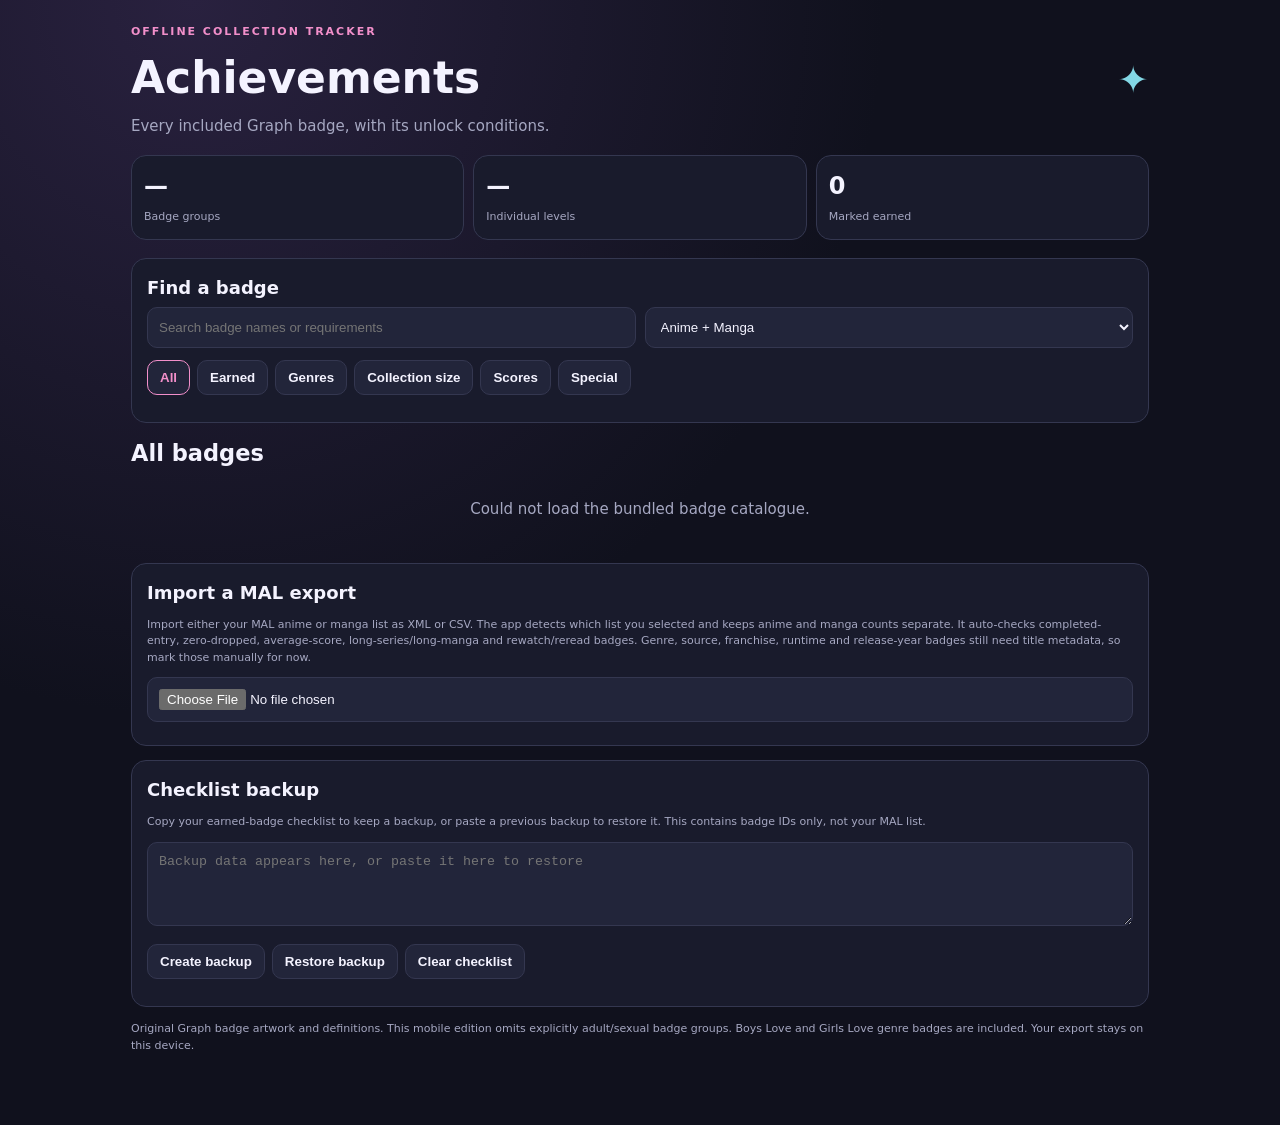
==== android/app/src/main/assets/index.html @ 263647f4 "Use one consistent badge unlock instruction label" ====
<!doctype html>
<html lang="en"><head><meta charset="utf-8"><meta name="viewport" content="width=device-width,initial-scale=1,viewport-fit=cover"><meta name="theme-color" content="#10111d"><title>Graph Achievements</title>
<style>
:root{color-scheme:dark;--bg:#10111d;--panel:#191b2c;--panel2:#22253a;--line:#343750;--text:#f4f3ff;--muted:#a6a8c2;--pink:#f28fca;--cyan:#83d8e5}
*{box-sizing:border-box}body{margin:0;background:radial-gradient(ellipse at 15% 0,#29213f 0,transparent 45%),var(--bg);color:var(--text);font:15px/1.5 system-ui,sans-serif}.wrap{max-width:1050px;margin:auto;padding:24px 16px 60px}.eyebrow{color:var(--pink);font-size:11px;letter-spacing:.18em;font-weight:800}.head{display:flex;align-items:center;justify-content:space-between}.head h1{font-size:clamp(30px,7vw,44px);margin:4px 0}.sub,.muted,.small{color:var(--muted)}.mark{font-size:38px;color:var(--cyan)}.stats{display:grid;grid-template-columns:repeat(3,1fr);gap:9px;margin:18px 0}.stat,.panel,.card{background:var(--panel);border:1px solid var(--line);border-radius:15px}.stat{padding:12px}.num{font-size:24px;font-weight:800;display:block}.stat span:last-child{font-size:11px;color:var(--muted)}.panel{padding:15px;margin:14px 0}.panel h2{margin:0 0 6px;font-size:18px}.controls{display:grid;grid-template-columns:1fr 1fr;gap:9px}.controls input,.controls select,input[type=file]{width:100%;background:var(--panel2);border:1px solid var(--line);border-radius:10px;color:var(--text);padding:11px;min-width:0}.filters{display:flex;gap:7px;overflow:auto;margin:12px 0}.filters button,button{background:var(--panel2);border:1px solid var(--line);border-radius:10px;padding:9px 12px;color:var(--text);font-weight:700}.filters button.active{border-color:var(--pink);color:var(--pink)}.grid{display:grid;grid-template-columns:repeat(auto-fit,minmax(260px,1fr));gap:11px}.card{padding:13px}.top{display:flex;align-items:center;gap:11px}.badge{width:62px;height:62px;object-fit:contain;background:#111322;border-radius:12px}.level{font-size:10px;letter-spacing:.1em;color:var(--cyan)}h3{font-size:16px;margin:3px 0}.desc{color:var(--muted);font-size:13px;margin:10px 0}.how{font-size:13px;margin:9px 0;padding:9px;background:#22243a;border-radius:9px}.threshold{display:inline-block;color:var(--cyan);font-size:12px;margin-top:6px}.toolbar{display:flex;align-items:center;justify-content:space-between;gap:8px;flex-wrap:wrap}.toolbar h2{margin:0}.result{color:var(--cyan);font-size:13px;margin-top:8px;white-space:pre-wrap}.empty{padding:28px;text-align:center;color:var(--muted)}.small{font-size:11px}@media(max-width:520px){.stats{grid-template-columns:repeat(3,1fr)}.controls{grid-template-columns:1fr}.wrap{padding:18px 12px 50px}}
</style></head><body><main class="wrap">
<header class="head"><div><div class="eyebrow">OFFLINE COLLECTION TRACKER</div><h1>Achievements</h1><div class="sub">Every included Graph badge, with its unlock conditions.</div></div><div class="mark">✦</div></header>
<section class="stats"><div class="stat"><span class="num" id="groups">—</span><span>Badge groups</span></div><div class="stat"><span class="num" id="badges">—</span><span>Individual levels</span></div><div class="stat"><span class="num" id="earned">0</span><span>Marked earned</span></div></section>
<section class="panel"><h2>Find a badge</h2><div class="controls"><input id="search" type="search" placeholder="Search badge names or requirements"><select id="media"><option value="all">Anime + Manga</option><option value="anime">Anime only</option><option value="manga">Manga only</option></select></div><div class="filters"><button class="active" data-kind="all">All</button><button data-kind="earned">Earned</button><button data-kind="genre-title">Genres</button><button data-kind="finished">Collection size</button><button data-kind="score">Scores</button><button data-kind="special">Special</button></div></section>
<section class="toolbar"><h2 id="heading">All badges</h2><span class="small" id="shown"></span></section><section class="grid" id="cards"><div class="empty">Loading the badge catalogue…</div></section>
<section class="panel"><h2>Import a MAL export</h2><p class="small">Import either your MAL anime or manga list as XML or CSV. The app detects which list you selected and keeps anime and manga counts separate. It auto-checks completed-entry, zero-dropped, average-score, long-series/long-manga and rewatch/reread badges. Genre, source, franchise, runtime and release-year badges still need title metadata, so mark those manually for now.</p><input id="malFile" type="file" accept=".xml,.csv,text/xml,text/csv"><div class="result" id="importResult" role="status"></div></section>
<section class="panel"><h2>Checklist backup</h2><p class="small">Copy your earned-badge checklist to keep a backup, or paste a previous backup to restore it. This contains badge IDs only, not your MAL list.</p><textarea id="backupData" rows="4" aria-label="Checklist backup data" placeholder="Backup data appears here, or paste it here to restore" style="width:100%;background:var(--panel2);border:1px solid var(--line);border-radius:10px;color:var(--text);padding:11px;resize:vertical"></textarea><div class="filters"><button id="makeBackup" type="button">Create backup</button><button id="restoreBackup" type="button">Restore backup</button><button id="clearEarned" type="button">Clear checklist</button></div><div class="result" id="backupResult" role="status" aria-live="polite"></div></section>
<p class="small">Original Graph badge artwork and definitions. This mobile edition omits explicitly adult/sexual badge groups. Boys Love and Girls Love genre badges are included. Your export stays on this device.</p>
</main><script src="catalog.js"></script><script>
let catalog=window.GRAPH_CATALOG||null,kind="all";let earned=new Set();try{earned=new Set(JSON.parse(localStorage.getItem("graph-earned-badges")||"[]"))}catch(e){}
const $=s=>document.querySelector(s);
function classify(g){if(g.requirementType==="genre-title")return"genre-title";if(g.requirementType==="finished")return"finished";if(g.requirementType==="score")return"score";return"special"}
function render(){if(!catalog)return;const q=$("#search").value.toLowerCase(),m=$("#media").value;let groups=catalog.groups.filter(g=>(m==="all"||g.media===m)&&(kind==="all"||(kind==="earned"?g.achievements.some(a=>earned.has(a.id)):classify(g)===kind))&&((g.name+" "+g.howToEarn+" "+g.achievements.map(a=>a.title+" "+a.description+" "+a.threshold).join(" ")).toLowerCase().includes(q)));$("#heading").textContent=kind==="all"?"All badges":kind==="genre-title"?"Genre badges":kind==="finished"?"Collection milestones":kind==="score"?"Score milestones":"Special badges";let total=groups.reduce((n,g)=>n+g.achievements.length,0);$("#shown").textContent=groups.length+" groups · "+total+" levels";$("#cards").innerHTML=groups.length?groups.map(g=>'<article class="card"><div class="top"><div><div class="level">'+g.media.toUpperCase()+' · '+g.achievements.length+' LEVELS</div><h3>'+esc(g.name)+'</h3></div></div>'+g.achievements.map(a=>'<div class="top" style="margin-top:12px">'+(a.image?'<img class="badge" loading="lazy" src="achievement/'+encodeURIComponent(a.image)+'" alt="">':'')+'<div><div class="level">'+esc(a.level)+'</div><h3>'+esc(a.title)+'</h3><span class="threshold">Target: '+esc(a.thresholdLabel||a.threshold)+'</span></div></div><div class="how"><b>How to unlock this level:</b> '+esc(a.howToEarn||g.howToEarn)+'</div><p class="desc">'+esc(a.description)+'</p><button data-badge="'+esc(a.id)+'">'+(earned.has(a.id)?"✓ Earned — tap to undo":"＋ Mark as earned")+'</button>').join("")+'</article>').join(""):'<div class="empty">No badges match that search.</div>'}
function esc(v){return String(v??"").replace(/[&<>"']/g,c=>({"&":"&amp;","<":"&lt;",">":"&gt;",'"':"&quot;","'":"&#39;"}[c]))}
if(catalog){const n=catalog.groups.reduce((s,g)=>s+g.achievements.length,0);$("#groups").textContent=catalog.groups.length;$("#badges").textContent=n;$("#earned").textContent=earned.size;render()}else{$("#cards").innerHTML='<div class="empty">Could not load the bundled badge catalogue.</div>'}
$("#cards").addEventListener("click",e=>{const b=e.target.closest("[data-badge]");if(!b)return;const id=b.dataset.badge;if(earned.has(id))earned.delete(id);else earned.add(id);try{localStorage.setItem("graph-earned-badges",JSON.stringify([...earned]))}catch(e){}$("#earned").textContent=earned.size;render()});$("#search").addEventListener("input",render);$("#media").addEventListener("change",render);document.querySelectorAll("[data-kind]").forEach(b=>b.addEventListener("click",()=>{kind=b.dataset.kind;document.querySelectorAll("[data-kind]").forEach(x=>x.classList.toggle("active",x===b));render()}));
function parseCsv(text){const rows=[];let row=[],field="",quoted=false,closed=false;for(let i=0;i<text.length;i++){const c=text[i];if(quoted){if(c==='"'&&text[i+1]==='"'){field+='"';i++}else if(c==='"'){quoted=false;closed=true}else field+=c}else if(c==='"'&&field===""){quoted=true}else if(c===","){row.push(field);field="";closed=false}else if(c==="\\n"||c==="\\r"){if(c==="\\r"&&text[i+1]==="\\n")i++;row.push(field);if(row.some(v=>v.trim()!==""))rows.push(row);row=[];field="";closed=false}else{if(closed)throw Error("Unexpected text after a quoted CSV field.");field+=c}}if(quoted)throw Error("Unclosed quoted field in CSV.");row.push(field);if(row.some(v=>v.trim()!==""))rows.push(row);return rows}
function readNumber(value){const n=Number(value);return Number.isFinite(n)?n:0}
function normalizeStatus(value){const s=String(value||"").trim().toLowerCase();return ({"watching":"1","reading":"1","completed":"2","on-hold":"3","on hold":"3","dropped":"4","plan to watch":"6","plan to read":"6","planned":"6"})[s]||s}
function applyImportedProgress(entries,media){
 const completed=entries.filter(e=>normalizeStatus(e.status)==="2").length;
 const dropped=entries.filter(e=>normalizeStatus(e.status)==="4").length;
 const eligible=entries.filter(e=>normalizeStatus(e.status)!=="6");
 const rated=eligible.map(e=>e.score).filter(n=>n>0);
 const mean=rated.length?rated.reduce((a,b)=>a+b,0)/rated.length:null;
 const longAnime=eligible.filter(e=>e.progress>99).length;
 const longManga=eligible.filter(e=>e.volumes>19).length;
 const rereads=eligible.reduce((sum,e)=>sum+e.rewatches,0);
 let checked=0;
 const newlyEarned=[];
 const progressLines=[];
 for(const g of catalog.groups){
  if(g.media!==media)continue;
  let value=null,rangeMode=false;
  if(g.requirementType==="finished")value=completed;
  else if(g.requirementType==="dropped-0")value=dropped===0?completed:null;
  else if(g.requirementType==="score"){value=mean;rangeMode=true}
  else if(g.requirementType==="episode-long")value=longAnime;
  else if(g.requirementType==="volume-long")value=longManga;
  else if(g.requirementType==="re")value=rereads;
  if(value===null)continue;
  for(const a of g.achievements){
   const m=String(a.threshold).match(/^(\\d+(?:\\.\\d+)?)(?:-(\\d+(?:\\.\\d+)?))?\\+?$/);
   if(!m)continue;
   const low=Number(m[1]),high=m[2]===undefined?Infinity:Number(m[2]);
   const met=value>=low&&value<=high;
   progressLines.push({group:g.name,title:a.title,level:a.level,target:a.thresholdLabel||a.threshold,value,met});
   if(met&&!earned.has(a.id)){earned.add(a.id);checked++;newlyEarned.push({group:g.name,title:a.title,level:a.level,target:a.thresholdLabel||a.threshold})}
  }
 }
 try{localStorage.setItem("graph-earned-badges",JSON.stringify([...earned]))}catch(e){}
 $("#earned").textContent=earned.size;render();
 return {completed,dropped,mean,longAnime,longManga,rereads,checked,newlyEarned,progressLines};
}
function validBadgeIds(ids){const known=new Set(catalog.groups.flatMap(g=>g.achievements.map(a=>a.id)));return [...new Set(ids.filter(id=>typeof id==="string"&&known.has(id)))]}
$("#makeBackup").addEventListener("click",()=>{
 const payload={format:"graph-achievements-checklist",version:1,createdAt:new Date().toISOString(),earnedIds:[...earned]};
 $("#backupData").value=JSON.stringify(payload,null,2);
 $("#backupResult").textContent="Backup created. Copy the text and save it somewhere safe.";
 $("#backupData").focus();$("#backupData").select();
});
$("#restoreBackup").addEventListener("click",()=>{
 try{
  const payload=JSON.parse($("#backupData").value);
  if(!payload||payload.format!=="graph-achievements-checklist"||payload.version!==1||!Array.isArray(payload.earnedIds))throw Error("That doesn't look like a supported Graph checklist backup.");
  const restored=validBadgeIds(payload.earnedIds);
  if(!confirm("Replace your current checklist with "+restored.length+" recognized earned badges?"))return;
  earned=new Set(restored);
  try{localStorage.setItem("graph-earned-badges",JSON.stringify([...earned]))}catch(e){throw Error("Browser storage is unavailable; your current checklist was not saved.")}
  $("#earned").textContent=earned.size;render();
  $("#backupResult").textContent="Restored "+earned.size+" earned badges. Unknown or outdated badge IDs were skipped.";
 }catch(e){$("#backupResult").textContent="Backup error: "+e.message}
});
$("#clearEarned").addEventListener("click",()=>{
 if(!confirm("Clear every earned badge from this device? This cannot be undone unless you made a backup."))return;
 earned.clear();
 try{localStorage.setItem("graph-earned-badges","[]")}catch(e){$("#backupResult").textContent="Could not access device storage.";return}
 $("#earned").textContent="0";render();$("#backupResult").textContent="Checklist cleared.";
});
$("#malFile").addEventListener("change",async()=>{
 const f=$("#malFile").files[0];if(!f)return;
 try{
  if(f.size>5*1024*1024)throw Error("File exceeds 5 MB.");
  const raw=await f.text();let entries=[],media="";
  if(/\\.xml$/i.test(f.name)||raw.trim().startsWith("<")){
   const doc=new DOMParser().parseFromString(raw,"application/xml");
   if(doc.querySelector("parsererror"))throw Error("Invalid XML export.");
   const animeNodes=[...doc.querySelectorAll("anime")],mangaNodes=[...doc.querySelectorAll("manga")];
   if(animeNodes.length&&mangaNodes.length)throw Error("This file contains both anime and manga. Export and import them separately.");
   media=mangaNodes.length?"manga":"anime";
   const nodes=media==="anime"?animeNodes:mangaNodes;
   entries=nodes.map(x=>({
    id:x.querySelector("series_animedb_id,anime_id,manga_mangadb_id,manga_id")?.textContent?.trim()||"",
    status:x.querySelector("my_status")?.textContent||"",
    score:readNumber(x.querySelector("my_score")?.textContent),
    progress:readNumber(x.querySelector("my_watched_episodes,my_read_chapters")?.textContent),
    volumes:readNumber(x.querySelector("my_read_volumes")?.textContent),
    rewatches:readNumber(x.querySelector("my_times_watched,my_times_reread")?.textContent)
   }));
  }else{
   const rows=parseCsv(raw);if(rows.length<2)throw Error("CSV has no entries.");
   const headers=rows.shift().map(x=>x.trim().toLowerCase());
   const col=(...names)=>{for(const n of names){const i=headers.indexOf(n);if(i>=0)return i}return -1};
   const animeId=col("anime_id","series_animedb_id"),mangaId=col("manga_id","manga_mangadb_id");
   if(animeId<0&&mangaId<0)throw Error("Could not find an anime_id or manga_id column in this CSV.");
   media=mangaId>=0?"manga":"anime";
   const id=media==="manga"?mangaId:animeId,status=col("my_status"),score=col("my_score");
   const progress=media==="manga"?col("my_read_chapters"):col("my_watched_episodes");
   const volumes=col("my_read_volumes");
   const rewatches=media==="manga"?col("my_times_reread"):col("my_times_watched");
   entries=rows.filter(r=>(r[id]||"").trim()!=="").map(r=>({
    id:String(r[id]).trim(),status:status<0?"":String(r[status]||""),
    score:readNumber(r[score]||0),progress:readNumber(r[progress]||0),
    volumes:readNumber(r[volumes]||0),rewatches:readNumber(r[rewatches]||0)
   }));
  }
  if(!entries.length)throw Error("No "+(media||"anime or manga")+" entries found. Check that this is a MAL list export.");
  const ids=new Set();for(const e of entries){if(!e.id)throw Error("An entry is missing its MAL ID.");if(ids.has(e.id))throw Error("Duplicate MAL ID: "+e.id);ids.add(e.id)}
  const result=applyImportedProgress(entries,media);
  const average=result.mean===null?"not available":result.mean.toFixed(2);
  const longCount=media==="anime"?result.longAnime:result.longManga;
  const allEarned=catalog.groups.filter(g=>g.media===media).flatMap(g=>g.achievements.filter(a=>earned.has(a.id)).map(a=>"✓ "+g.name+" — "+a.level+": "+a.title));
  const earnedLines=allEarned.length?allEarned.join("\\n"):"No badges are currently marked earned for this list.";
  const progressLines=result.progressLines.map(p=>(p.met?"✓ ":"○ ")+p.group+" — "+p.level+": "+p.title+" ("+p.value+(p.group.toLowerCase().includes("score")?"/10":"")+"/"+p.target+")");
  const scoreNote=result.mean===null?"Average score unavailable.":("Average score "+result.mean.toFixed(2)+"/10; High Score starts at 8.5.");
  const metadataNote="Metadata badges (genres, source, franchise, release period and runtime) need extra title metadata. Check each card for its exact rule; they are not guessed from the export.";
  $("#importResult").textContent="IMPORT COMPLETE\\n"+entries.length+" "+media+" entries · Completed: "+result.completed+" · Dropped: "+result.dropped+" · "+scoreNote+"\\n"+(media==="anime"?"Long-series entries (>99 watched episodes): ":"Long-manga entries (>19 read volumes): ")+longCount+" · "+(media==="anime"?"Rewatches: ":"Rereads: ")+result.rereads+"\\n\\nCURRENTLY EARNED ("+allEarned.length+")\\n"+earnedLines+"\\n\\nAUTO-CHECKED BADGE PROGRESS\\n"+(progressLines.length?progressLines.join("\\n"):"No numeric progress rules were available for this list.")+"\\n\\nMETADATA BADGES\\n"+metadataNote;
 }catch(e){$("#importResult").textContent="Import error: "+e.message}
});
</script><!-- APK rebuild trigger: includes earned-badge and progress import report -->
</body></html>
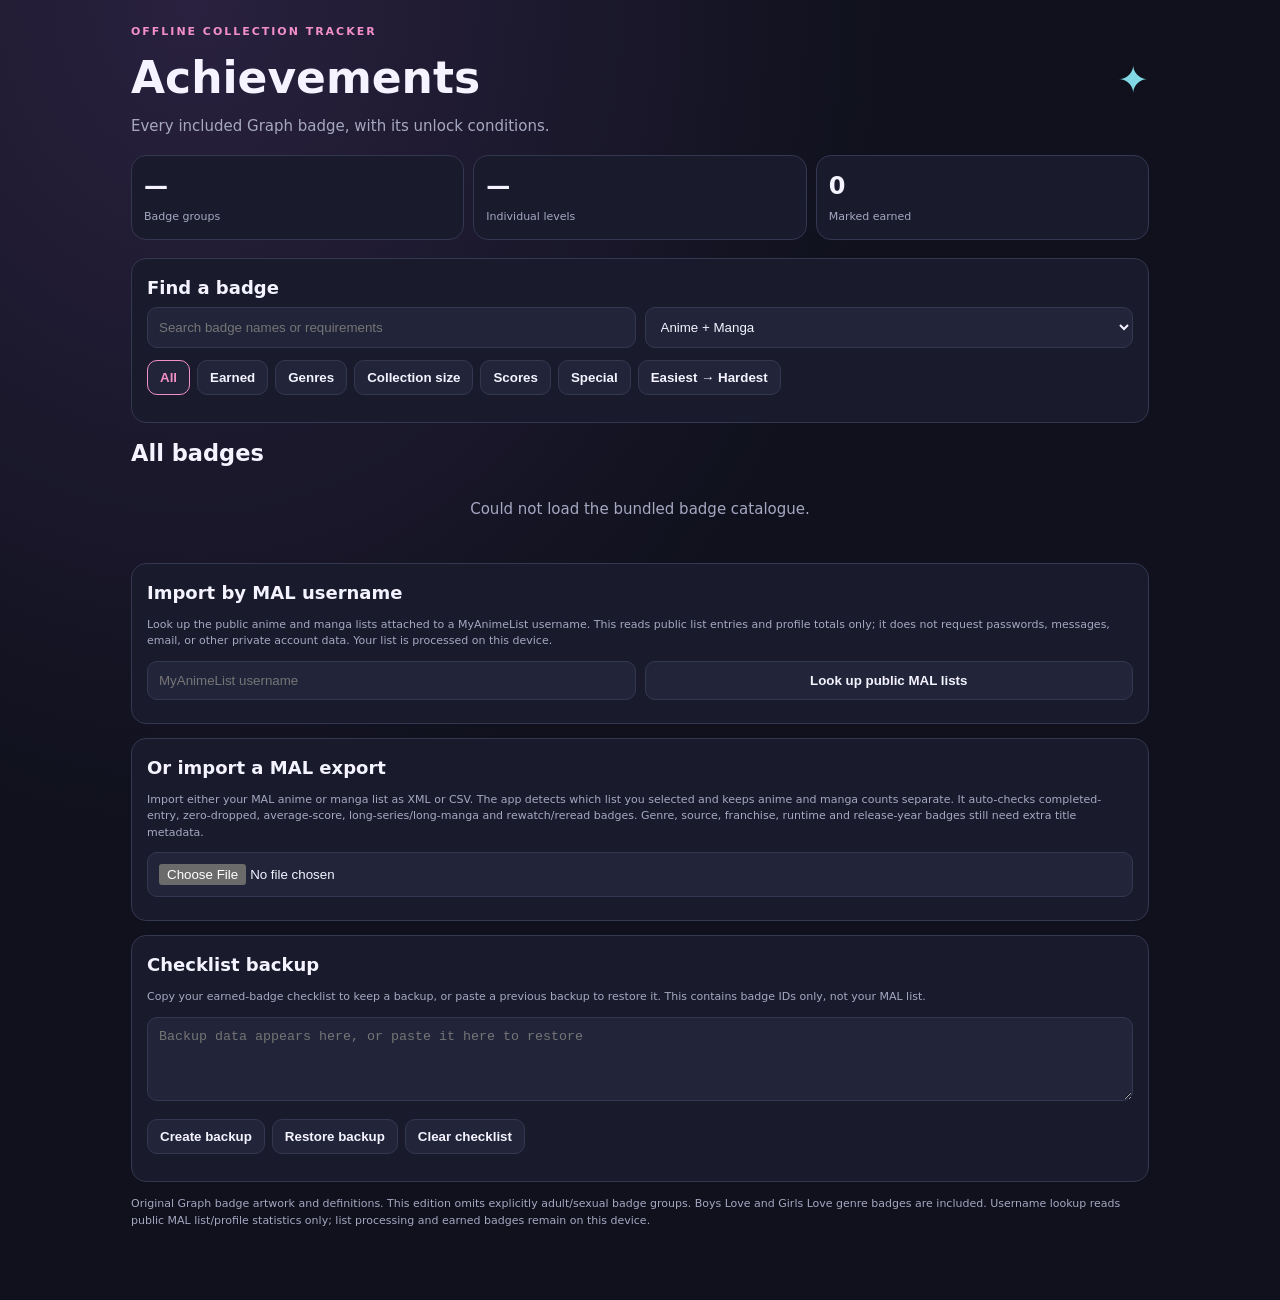
==== commit 732d7552: "Add public MAL username import and difficulty sorting" ====
--- a/android/app/src/main/assets/index.html
+++ b/android/app/src/main/assets/index.html
@@ -6,23 +6,28 @@
 </style></head><body><main class="wrap">
 <header class="head"><div><div class="eyebrow">OFFLINE COLLECTION TRACKER</div><h1>Achievements</h1><div class="sub">Every included Graph badge, with its unlock conditions.</div></div><div class="mark">✦</div></header>
 <section class="stats"><div class="stat"><span class="num" id="groups">—</span><span>Badge groups</span></div><div class="stat"><span class="num" id="badges">—</span><span>Individual levels</span></div><div class="stat"><span class="num" id="earned">0</span><span>Marked earned</span></div></section>
-<section class="panel"><h2>Find a badge</h2><div class="controls"><input id="search" type="search" placeholder="Search badge names or requirements"><select id="media"><option value="all">Anime + Manga</option><option value="anime">Anime only</option><option value="manga">Manga only</option></select></div><div class="filters"><button class="active" data-kind="all">All</button><button data-kind="earned">Earned</button><button data-kind="genre-title">Genres</button><button data-kind="finished">Collection size</button><button data-kind="score">Scores</button><button data-kind="special">Special</button></div></section>
+<section class="panel"><h2>Find a badge</h2><div class="controls"><input id="search" type="search" placeholder="Search badge names or requirements"><select id="media"><option value="all">Anime + Manga</option><option value="anime">Anime only</option><option value="manga">Manga only</option></select></div><div class="filters"><button class="active" data-kind="all">All</button><button data-kind="earned">Earned</button><button data-kind="genre-title">Genres</button><button data-kind="finished">Collection size</button><button data-kind="score">Scores</button><button data-kind="special">Special</button><button data-kind="difficulty">Easiest → Hardest</button></div></section>
 <section class="toolbar"><h2 id="heading">All badges</h2><span class="small" id="shown"></span></section><section class="grid" id="cards"><div class="empty">Loading the badge catalogue…</div></section>
-<section class="panel"><h2>Import a MAL export</h2><p class="small">Import either your MAL anime or manga list as XML or CSV. The app detects which list you selected and keeps anime and manga counts separate. It auto-checks completed-entry, zero-dropped, average-score, long-series/long-manga and rewatch/reread badges. Genre, source, franchise, runtime and release-year badges still need title metadata, so mark those manually for now.</p><input id="malFile" type="file" accept=".xml,.csv,text/xml,text/csv"><div class="result" id="importResult" role="status"></div></section>
+<section class="panel"><h2>Import by MAL username</h2><p class="small">Look up the public anime and manga lists attached to a MyAnimeList username. This reads public list entries and profile totals only; it does not request passwords, messages, email, or other private account data. Your list is processed on this device.</p><div class="controls"><input id="malUsername" type="text" autocomplete="off" autocapitalize="none" spellcheck="false" placeholder="MyAnimeList username"><button id="lookupMal" type="button">Look up public MAL lists</button></div><div class="result" id="lookupResult" role="status" aria-live="polite"></div></section><section class="panel"><h2>Or import a MAL export</h2><p class="small">Import either your MAL anime or manga list as XML or CSV. The app detects which list you selected and keeps anime and manga counts separate. It auto-checks completed-entry, zero-dropped, average-score, long-series/long-manga and rewatch/reread badges. Genre, source, franchise, runtime and release-year badges still need extra title metadata.</p><input id="malFile" type="file" accept=".xml,.csv,text/xml,text/csv"><div class="result" id="importResult" role="status"></div></section>
 <section class="panel"><h2>Checklist backup</h2><p class="small">Copy your earned-badge checklist to keep a backup, or paste a previous backup to restore it. This contains badge IDs only, not your MAL list.</p><textarea id="backupData" rows="4" aria-label="Checklist backup data" placeholder="Backup data appears here, or paste it here to restore" style="width:100%;background:var(--panel2);border:1px solid var(--line);border-radius:10px;color:var(--text);padding:11px;resize:vertical"></textarea><div class="filters"><button id="makeBackup" type="button">Create backup</button><button id="restoreBackup" type="button">Restore backup</button><button id="clearEarned" type="button">Clear checklist</button></div><div class="result" id="backupResult" role="status" aria-live="polite"></div></section>
-<p class="small">Original Graph badge artwork and definitions. This mobile edition omits explicitly adult/sexual badge groups. Boys Love and Girls Love genre badges are included. Your export stays on this device.</p>
+<p class="small">Original Graph badge artwork and definitions. This edition omits explicitly adult/sexual badge groups. Boys Love and Girls Love genre badges are included. Username lookup reads public MAL list/profile statistics only; list processing and earned badges remain on this device.</p>
 </main><script src="catalog.js"></script><script>
 let catalog=window.GRAPH_CATALOG||null,kind="all";let earned=new Set();try{earned=new Set(JSON.parse(localStorage.getItem("graph-earned-badges")||"[]"))}catch(e){}
 const $=s=>document.querySelector(s);
-function classify(g){if(g.requirementType==="genre-title")return"genre-title";if(g.requirementType==="finished")return"finished";if(g.requirementType==="score")return"score";return"special"}
-function render(){if(!catalog)return;const q=$("#search").value.toLowerCase(),m=$("#media").value;let groups=catalog.groups.filter(g=>(m==="all"||g.media===m)&&(kind==="all"||(kind==="earned"?g.achievements.some(a=>earned.has(a.id)):classify(g)===kind))&&((g.name+" "+g.howToEarn+" "+g.achievements.map(a=>a.title+" "+a.description+" "+a.threshold).join(" ")).toLowerCase().includes(q)));$("#heading").textContent=kind==="all"?"All badges":kind==="genre-title"?"Genre badges":kind==="finished"?"Collection milestones":kind==="score"?"Score milestones":"Special badges";let total=groups.reduce((n,g)=>n+g.achievements.length,0);$("#shown").textContent=groups.length+" groups · "+total+" levels";$("#cards").innerHTML=groups.length?groups.map(g=>'<article class="card"><div class="top"><div><div class="level">'+g.media.toUpperCase()+' · '+g.achievements.length+' LEVELS</div><h3>'+esc(g.name)+'</h3></div></div>'+g.achievements.map(a=>'<div class="top" style="margin-top:12px">'+(a.image?'<img class="badge" loading="lazy" src="achievement/'+encodeURIComponent(a.image)+'" alt="">':'')+'<div><div class="level">'+esc(a.level)+'</div><h3>'+esc(a.title)+'</h3><span class="threshold">Target: '+esc(a.thresholdLabel||a.threshold)+'</span></div></div><div class="how"><b>How to unlock this level:</b> '+esc(a.howToEarn||g.howToEarn)+'</div><p class="desc">'+esc(a.description)+'</p><button data-badge="'+esc(a.id)+'">'+(earned.has(a.id)?"✓ Earned — tap to undo":"＋ Mark as earned")+'</button>').join("")+'</article>').join(""):'<div class="empty">No badges match that search.</div>'}
+function classify(g){if(g.requirementType==="genre-title")return"genre-title";if(g.requirementType==="finished"||g.requirementType==="dropped-0")return"finished";if(g.requirementType==="score")return"score";return"special"}
+function difficultyValue(g,a){const raw=String(a.threshold||"").match(/[0-9]+(?:\\.[0-9]+)?/),n=raw?Number(raw[0]):0;const rank={"dropped-0":0,"finished":10,"score":20,"episode-long":30,"volume-long":30,"re":40,"genre-title":50,"source-title":55,"title":60,"franchise":70,"novel":72,"time":80,"year":85,"release-old":90,"release-classic":90,"duration-short":92};let score=(rank[g.requirementType]??100)+n/1000;if(g.requirementType==="score"){const m=String(a.threshold).match(/^([0-9.]+)(?:\\.\\.|-)([0-9.]+)$/);if(m){const lo=Number(m[1]),hi=Number(m[2]);score=lo>=8?20+lo:(hi<=3?29:24+(10-hi));}}return score}
+function render(){if(!catalog)return;const q=$("#search").value.toLowerCase(),m=$("#media").value;let groups=catalog.groups.filter(g=>(m==="all"||g.media===m)&&(kind==="all"||(kind==="earned"?g.achievements.some(a=>earned.has(a.id)):kind==="difficulty"?true:classify(g)===kind))&&((g.name+" "+g.howToEarn+" "+g.achievements.map(a=>a.title+" "+a.description+" "+a.threshold).join(" ")).toLowerCase().includes(q)));if(kind==="difficulty"){groups=groups.map(g=>({...g,achievements:[...g.achievements].sort((a,b)=>difficultyValue(g,a)-difficultyValue(g,b))})).sort((a,b)=>difficultyValue(a,a.achievements[0])-difficultyValue(b,b.achievements[0]));}$("#heading").textContent=kind==="all"?"All badges":kind==="genre-title"?"Genre badges":kind==="finished"?"Collection milestones":kind==="score"?"Score milestones":kind==="difficulty"?"Estimated difficulty: easiest to hardest":"Special badges";let total=groups.reduce((n,g)=>n+g.achievements.length,0);$("#shown").textContent=groups.length+" groups · "+total+" levels"+(kind==="difficulty"?" · approximate order":"");$("#cards").innerHTML=groups.length?groups.map(g=>'<article class="card"><div class="top"><div><div class="level">'+g.media.toUpperCase()+' · '+g.achievements.length+' LEVELS</div><h3>'+esc(g.name)+'</h3></div></div>'+g.achievements.map(a=>'<div class="top" style="margin-top:12px">'+(a.image?'<img class="badge" loading="lazy" src="achievement/'+encodeURIComponent(a.image)+'" alt="">':'')+'<div><div class="level">'+esc(a.level)+'</div><h3>'+esc(a.title)+'</h3><span class="threshold">Target: '+esc(a.thresholdLabel||a.threshold)+'</span></div></div><div class="how"><b>How to unlock this level:</b> '+esc(a.howToEarn||g.howToEarn)+'</div><p class="desc">'+esc(a.description)+'</p><button data-badge="'+esc(a.id)+'">'+(earned.has(a.id)?"✓ Earned — tap to undo":"＋ Mark as earned")+'</button>').join("")+'</article>').join(""):'<div class="empty">No badges match that search.</div>'}
 function esc(v){return String(v??"").replace(/[&<>"']/g,c=>({"&":"&amp;","<":"&lt;",">":"&gt;",'"':"&quot;","'":"&#39;"}[c]))}
 if(catalog){const n=catalog.groups.reduce((s,g)=>s+g.achievements.length,0);$("#groups").textContent=catalog.groups.length;$("#badges").textContent=n;$("#earned").textContent=earned.size;render()}else{$("#cards").innerHTML='<div class="empty">Could not load the bundled badge catalogue.</div>'}
 $("#cards").addEventListener("click",e=>{const b=e.target.closest("[data-badge]");if(!b)return;const id=b.dataset.badge;if(earned.has(id))earned.delete(id);else earned.add(id);try{localStorage.setItem("graph-earned-badges",JSON.stringify([...earned]))}catch(e){}$("#earned").textContent=earned.size;render()});$("#search").addEventListener("input",render);$("#media").addEventListener("change",render);document.querySelectorAll("[data-kind]").forEach(b=>b.addEventListener("click",()=>{kind=b.dataset.kind;document.querySelectorAll("[data-kind]").forEach(x=>x.classList.toggle("active",x===b));render()}));
 function parseCsv(text){const rows=[];let row=[],field="",quoted=false,closed=false;for(let i=0;i<text.length;i++){const c=text[i];if(quoted){if(c==='"'&&text[i+1]==='"'){field+='"';i++}else if(c==='"'){quoted=false;closed=true}else field+=c}else if(c==='"'&&field===""){quoted=true}else if(c===","){row.push(field);field="";closed=false}else if(c==="\\n"||c==="\\r"){if(c==="\\r"&&text[i+1]==="\\n")i++;row.push(field);if(row.some(v=>v.trim()!==""))rows.push(row);row=[];field="";closed=false}else{if(closed)throw Error("Unexpected text after a quoted CSV field.");field+=c}}if(quoted)throw Error("Unclosed quoted field in CSV.");row.push(field);if(row.some(v=>v.trim()!==""))rows.push(row);return rows}
 function readNumber(value){const n=Number(value);return Number.isFinite(n)?n:0}
+function parseMalXml(xml,media){const doc=new DOMParser().parseFromString(xml,"application/xml");if(doc.querySelector("parsererror")||!doc.documentElement||doc.documentElement.nodeName.toLowerCase()!=="myanimelist")throw Error("MAL did not return a complete public "+media+" list. It may be private or temporarily unavailable.");const tag=media==="anime"?"anime":"manga";return [...doc.querySelectorAll(tag)].map(x=>({id:x.querySelector("series_animedb_id,series_mangadb_id")?.textContent?.trim()||"",status:x.querySelector("my_status")?.textContent||"",score:readNumber(x.querySelector("my_score")?.textContent),progress:readNumber(x.querySelector("my_watched_episodes,my_read_chapters")?.textContent),volumes:readNumber(x.querySelector("my_read_volumes")?.textContent),rewatches:readNumber(x.querySelector("my_times_watched,my_times_reread")?.textContent)})).filter(x=>x.id)}
+function readProfileStats(profileHtml){const doc=new DOMParser().parseFromString(profileHtml,"text/html");const read=(section,label)=>{const root=doc.querySelector("div."+section);if(!root)return null;for(const span of root.querySelectorAll("span"))if(span.textContent.trim()===label){const next=span.nextElementSibling;if(next)return readNumber(next.textContent.replace(/,/g,""));}return null};return{animeEntries:read("anime","Total Entries"),mangaEntries:read("manga","Total Entries"),rewatched:read("anime","Rewatched"),reread:read("manga","Reread")}}
+function reportImportedLists(username,anime,manga,profile){const reports=[];for(const [media,entries] of [["anime",anime],["manga",manga]]){if(!entries.length)continue;const r=applyImportedProgress(entries,media,media==="anime"?profile.rewatched:profile.reread);const mean=r.mean===null?"not available":r.mean.toFixed(2);const long=media==="anime"?r.longAnime:r.longManga;reports.push(media.toUpperCase()+" — "+entries.length+" entries · Completed: "+r.completed+" · Dropped: "+r.dropped+" · Average score: "+mean+"/10 · Long "+(media==="anime"?"series (>99 episodes): ":"manga (>19 volumes): ")+long+" · "+(media==="anime"?"Rewatches: ":"Rereads: ")+r.rereads+"\n"+r.progressLines.map(p=>{const score=p.group.toLowerCase().includes("score"),target=String(p.target),minimum=(target.match(/^([0-9.]+)/)||[])[1]||target,current=score?Number(p.value).toFixed(2)+"/10":p.value+"/"+minimum+(target.includes("+")?"+":"");return(p.met?"✓ ":"○ ")+p.group+" — "+p.level+": "+p.title+" ("+current+"; target "+target.replace("-","–").replace("..","–")+")"}).join("\n"));}const earnedLines=catalog.groups.flatMap(g=>g.achievements.filter(a=>earned.has(a.id)).map(a=>"✓ "+g.name+" — "+a.level+": "+a.title));$("#lookupResult").textContent="PUBLIC MAL LOOKUP COMPLETE — "+username+"\nProfile totals: Anime "+(profile.animeEntries??"unavailable")+" · Manga "+(profile.mangaEntries??"unavailable")+" · Rewatched "+(profile.rewatched??"unavailable")+" · Reread "+(profile.reread??"unavailable")+"\n\n"+reports.join("\n\n")+(earnedLines.length?"\n\nCURRENTLY EARNED ("+earnedLines.length+")\n"+earnedLines.join("\n"):"\n\nNo badges currently earned.")+"\n\nMetadata-based badges still need title metadata to auto-check."}
+window.onMalLookupResult=function(raw){const status=$("#lookupResult");try{const data=JSON.parse(raw);if(data.error)throw Error(data.error);const anime=parseMalXml(data.animeXml,"anime"),manga=parseMalXml(data.mangaXml,"manga");if(!anime.length&&!manga.length)throw Error("No public anime or manga entries were returned for that username.");const profile=readProfileStats(data.profileHtml||"");reportImportedLists(data.username,anime,manga,profile);}catch(e){status.textContent="MAL lookup failed: "+e.message;}finally{$("#lookupMal").disabled=false;$("#lookupMal").textContent="Look up public MAL lists";}};
 function normalizeStatus(value){const s=String(value||"").trim().toLowerCase();return ({"watching":"1","reading":"1","completed":"2","on-hold":"3","on hold":"3","dropped":"4","plan to watch":"6","plan to read":"6","planned":"6"})[s]||s}
-function applyImportedProgress(entries,media){
+function applyImportedProgress(entries,media,rewatchOverride=null){
  const completed=entries.filter(e=>normalizeStatus(e.status)==="2").length;
  const dropped=entries.filter(e=>normalizeStatus(e.status)==="4").length;
  const eligible=entries.filter(e=>normalizeStatus(e.status)!=="6");
@@ -30,7 +35,7 @@
  const mean=rated.length?rated.reduce((a,b)=>a+b,0)/rated.length:null;
  const longAnime=eligible.filter(e=>e.progress>99).length;
  const longManga=eligible.filter(e=>e.volumes>19).length;
- const rereads=eligible.reduce((sum,e)=>sum+e.rewatches,0);
+ const rereads=rewatchOverride===null?eligible.reduce((sum,e)=>sum+e.rewatches,0):rewatchOverride;
  let checked=0;
  const newlyEarned=[];
  const progressLines=[];
@@ -45,9 +50,11 @@
   else if(g.requirementType==="re")value=rereads;
   if(value===null)continue;
   for(const a of g.achievements){
-   const m=String(a.threshold).match(/^(\\d+(?:\\.\\d+)?)(?:-(\\d+(?:\\.\\d+)?))?\\+?$/);
-   if(!m)continue;
-   const low=Number(m[1]),high=m[2]===undefined?Infinity:Number(m[2]);
+   const threshold=String(a.threshold);
+   const range=threshold.match(/^([0-9.]+)(?:\.\.|-)([0-9.]+)$/);
+   const open=threshold.match(/^([0-9.]+)\+$/);
+   if(!range&&!open)continue;
+   const low=Number((range||open)[1]),high=range?Number(range[2]):Infinity;
    const met=value>=low&&value<=high;
    progressLines.push({group:g.name,title:a.title,level:a.level,target:a.thresholdLabel||a.threshold,value,met});
    if(met&&!earned.has(a.id)){earned.add(a.id);checked++;newlyEarned.push({group:g.name,title:a.title,level:a.level,target:a.thresholdLabel||a.threshold})}
@@ -82,6 +89,8 @@
  try{localStorage.setItem("graph-earned-badges","[]")}catch(e){$("#backupResult").textContent="Could not access device storage.";return}
  $("#earned").textContent="0";render();$("#backupResult").textContent="Checklist cleared.";
 });
+$("#lookupMal").addEventListener("click",()=>{const username=$("#malUsername").value.trim();if(!username){$("#lookupResult").textContent="Enter a MyAnimeList username first.";return;}if(username.length>64||/[\\s/\\?#]/.test(username)){ $("#lookupResult").textContent="That doesn't look like a valid MAL username.";return;}if(!window.GraphMal||typeof window.GraphMal.lookup!=="function"){$("#lookupResult").textContent="Username lookup is available in the Android app build, not the browser preview.";return;}$("#lookupMal").disabled=true;$("#lookupMal").textContent="Looking up…";$("#lookupResult").textContent="Fetching public MAL profile and anime/manga lists. Large lists may take a little while.";window.GraphMal.lookup(username);});
+$("#malUsername").addEventListener("keydown",e=>{if(e.key==="Enter")$("#lookupMal").click();});
 $("#malFile").addEventListener("change",async()=>{
  const f=$("#malFile").files[0];if(!f)return;
  try{
@@ -126,11 +135,11 @@
   const longCount=media==="anime"?result.longAnime:result.longManga;
   const allEarned=catalog.groups.filter(g=>g.media===media).flatMap(g=>g.achievements.filter(a=>earned.has(a.id)).map(a=>"✓ "+g.name+" — "+a.level+": "+a.title));
   const earnedLines=allEarned.length?allEarned.join("\\n"):"No badges are currently marked earned for this list.";
-  const progressLines=result.progressLines.map(p=>(p.met?"✓ ":"○ ")+p.group+" — "+p.level+": "+p.title+" ("+p.value+(p.group.toLowerCase().includes("score")?"/10":"")+"/"+p.target+")");
+  const progressLines=result.progressLines.map(p=>{const score=p.group.toLowerCase().includes("score");const threshold=String(p.target);const minimum=(threshold.match(/^([0-9.]+)/)||[])[1]||threshold;const current=score?Number(p.value).toFixed(2)+"/10":p.value+"/"+minimum+(threshold.includes("+")?"+":"");return (p.met?"✓ ":"○ ")+p.group+" — "+p.level+": "+p.title+" ("+current+"; target "+threshold.replace("-", "–").replace("..","–")+")"});
   const scoreNote=result.mean===null?"Average score unavailable.":("Average score "+result.mean.toFixed(2)+"/10; High Score starts at 8.5.");
   const metadataNote="Metadata badges (genres, source, franchise, release period and runtime) need extra title metadata. Check each card for its exact rule; they are not guessed from the export.";
   $("#importResult").textContent="IMPORT COMPLETE\\n"+entries.length+" "+media+" entries · Completed: "+result.completed+" · Dropped: "+result.dropped+" · "+scoreNote+"\\n"+(media==="anime"?"Long-series entries (>99 watched episodes): ":"Long-manga entries (>19 read volumes): ")+longCount+" · "+(media==="anime"?"Rewatches: ":"Rereads: ")+result.rereads+"\\n\\nCURRENTLY EARNED ("+allEarned.length+")\\n"+earnedLines+"\\n\\nAUTO-CHECKED BADGE PROGRESS\\n"+(progressLines.length?progressLines.join("\\n"):"No numeric progress rules were available for this list.")+"\\n\\nMETADATA BADGES\\n"+metadataNote;
  }catch(e){$("#importResult").textContent="Import error: "+e.message}
 });
-</script><!-- APK rebuild trigger: includes earned-badge and progress import report -->
+</script><!-- APK rebuild trigger: MAL username lookup and difficulty ordering -->
 </body></html>
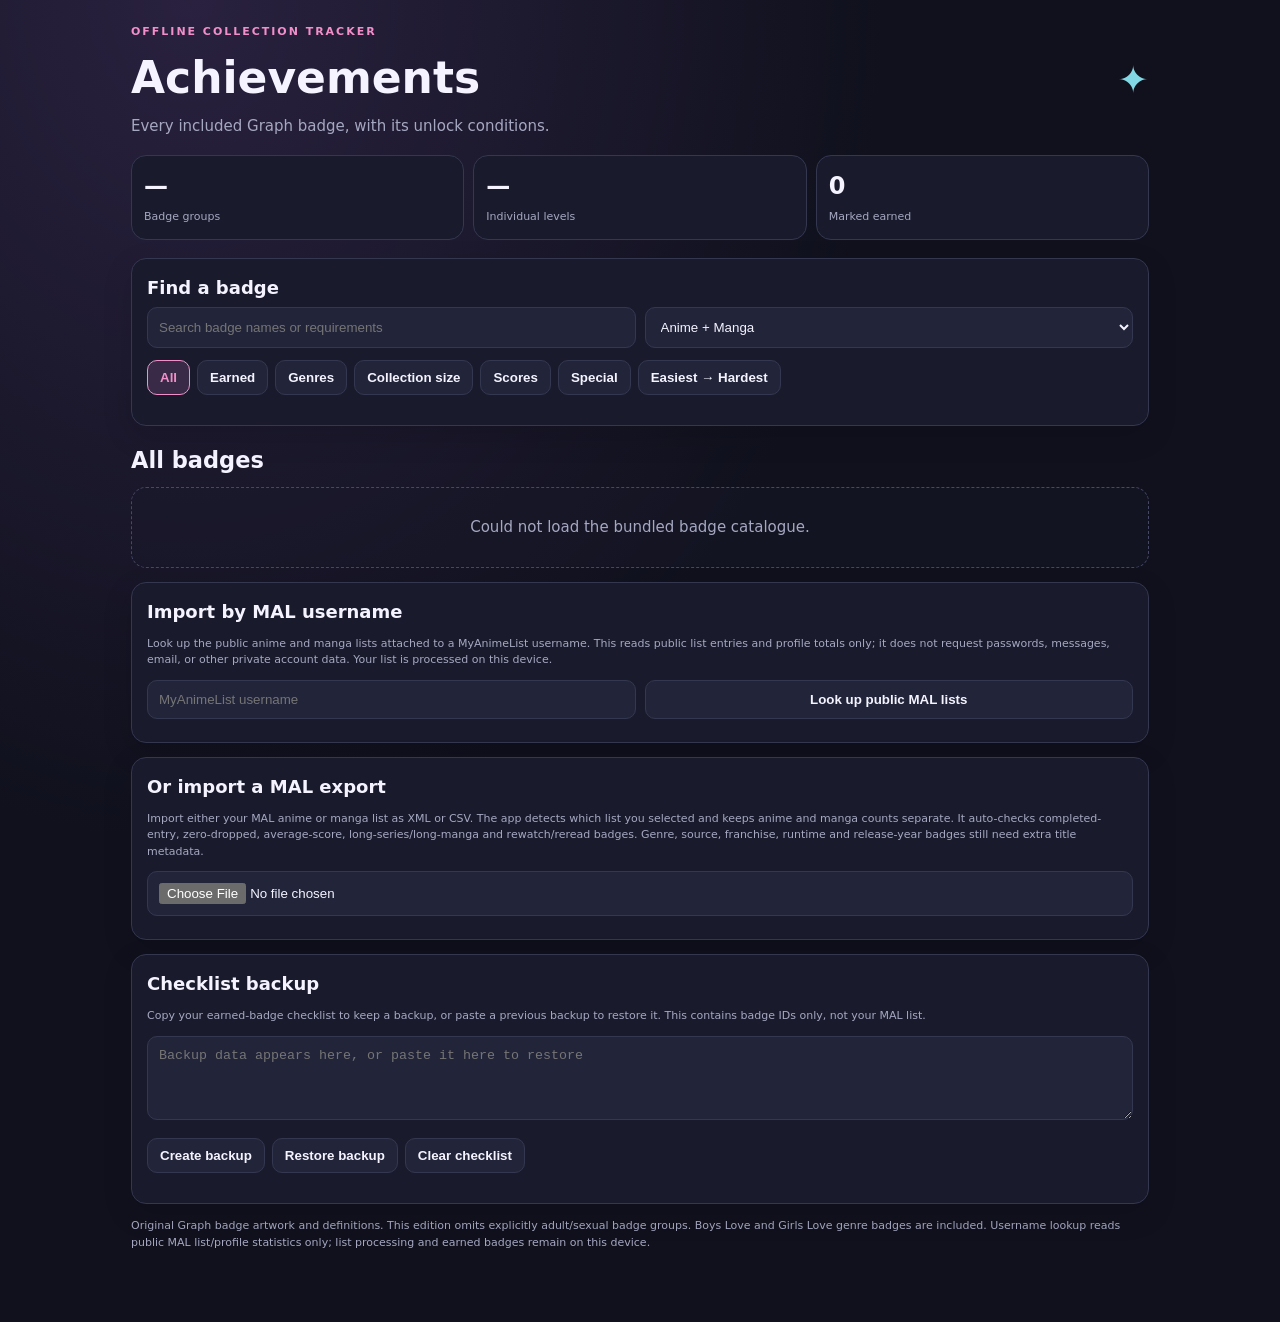
==== commit ad933367: "Animate difficulty checklist and polish badge interface" ====
--- a/android/app/src/main/assets/index.html
+++ b/android/app/src/main/assets/index.html
@@ -2,7 +2,7 @@
 <html lang="en"><head><meta charset="utf-8"><meta name="viewport" content="width=device-width,initial-scale=1,viewport-fit=cover"><meta name="theme-color" content="#10111d"><title>Graph Achievements</title>
 <style>
 :root{color-scheme:dark;--bg:#10111d;--panel:#191b2c;--panel2:#22253a;--line:#343750;--text:#f4f3ff;--muted:#a6a8c2;--pink:#f28fca;--cyan:#83d8e5}
-*{box-sizing:border-box}body{margin:0;background:radial-gradient(ellipse at 15% 0,#29213f 0,transparent 45%),var(--bg);color:var(--text);font:15px/1.5 system-ui,sans-serif}.wrap{max-width:1050px;margin:auto;padding:24px 16px 60px}.eyebrow{color:var(--pink);font-size:11px;letter-spacing:.18em;font-weight:800}.head{display:flex;align-items:center;justify-content:space-between}.head h1{font-size:clamp(30px,7vw,44px);margin:4px 0}.sub,.muted,.small{color:var(--muted)}.mark{font-size:38px;color:var(--cyan)}.stats{display:grid;grid-template-columns:repeat(3,1fr);gap:9px;margin:18px 0}.stat,.panel,.card{background:var(--panel);border:1px solid var(--line);border-radius:15px}.stat{padding:12px}.num{font-size:24px;font-weight:800;display:block}.stat span:last-child{font-size:11px;color:var(--muted)}.panel{padding:15px;margin:14px 0}.panel h2{margin:0 0 6px;font-size:18px}.controls{display:grid;grid-template-columns:1fr 1fr;gap:9px}.controls input,.controls select,input[type=file]{width:100%;background:var(--panel2);border:1px solid var(--line);border-radius:10px;color:var(--text);padding:11px;min-width:0}.filters{display:flex;gap:7px;overflow:auto;margin:12px 0}.filters button,button{background:var(--panel2);border:1px solid var(--line);border-radius:10px;padding:9px 12px;color:var(--text);font-weight:700}.filters button.active{border-color:var(--pink);color:var(--pink)}.grid{display:grid;grid-template-columns:repeat(auto-fit,minmax(260px,1fr));gap:11px}.card{padding:13px}.top{display:flex;align-items:center;gap:11px}.badge{width:62px;height:62px;object-fit:contain;background:#111322;border-radius:12px}.level{font-size:10px;letter-spacing:.1em;color:var(--cyan)}h3{font-size:16px;margin:3px 0}.desc{color:var(--muted);font-size:13px;margin:10px 0}.how{font-size:13px;margin:9px 0;padding:9px;background:#22243a;border-radius:9px}.threshold{display:inline-block;color:var(--cyan);font-size:12px;margin-top:6px}.toolbar{display:flex;align-items:center;justify-content:space-between;gap:8px;flex-wrap:wrap}.toolbar h2{margin:0}.result{color:var(--cyan);font-size:13px;margin-top:8px;white-space:pre-wrap}.empty{padding:28px;text-align:center;color:var(--muted)}.small{font-size:11px}@media(max-width:520px){.stats{grid-template-columns:repeat(3,1fr)}.controls{grid-template-columns:1fr}.wrap{padding:18px 12px 50px}}
+*{box-sizing:border-box}body{margin:0;background:radial-gradient(ellipse at 15% 0,#29213f 0,transparent 45%),var(--bg);color:var(--text);font:15px/1.5 system-ui,sans-serif}.wrap{max-width:1050px;margin:auto;padding:24px 16px 60px}.eyebrow{color:var(--pink);font-size:11px;letter-spacing:.18em;font-weight:800}.head{display:flex;align-items:center;justify-content:space-between}.head h1{font-size:clamp(30px,7vw,44px);margin:4px 0}.sub,.muted,.small{color:var(--muted)}.mark{font-size:38px;color:var(--cyan)}.stats{display:grid;grid-template-columns:repeat(3,1fr);gap:9px;margin:18px 0}.stat,.panel,.card{background:var(--panel);border:1px solid var(--line);border-radius:15px}.stat{padding:12px}.num{font-size:24px;font-weight:800;display:block}.stat span:last-child{font-size:11px;color:var(--muted)}.panel{padding:15px;margin:14px 0}.panel h2{margin:0 0 6px;font-size:18px}.controls{display:grid;grid-template-columns:1fr 1fr;gap:9px}.controls input,.controls select,input[type=file]{width:100%;background:var(--panel2);border:1px solid var(--line);border-radius:10px;color:var(--text);padding:11px;min-width:0}.filters{display:flex;gap:7px;overflow:auto;margin:12px 0}.filters button,button{background:var(--panel2);border:1px solid var(--line);border-radius:10px;padding:9px 12px;color:var(--text);font-weight:700}.filters button.active{border-color:var(--pink);color:var(--pink)}.grid{display:grid;grid-template-columns:repeat(auto-fit,minmax(260px,1fr));gap:11px}.card{padding:13px}.top{display:flex;align-items:center;gap:11px}.badge{width:62px;height:62px;object-fit:contain;background:#111322;border-radius:12px}.level{font-size:10px;letter-spacing:.1em;color:var(--cyan)}h3{font-size:16px;margin:3px 0}.desc{color:var(--muted);font-size:13px;margin:10px 0}.how{font-size:13px;margin:9px 0;padding:9px;background:#22243a;border-radius:9px}.threshold{display:inline-block;color:var(--cyan);font-size:12px;margin-top:6px}.toolbar{display:flex;align-items:center;justify-content:space-between;gap:8px;flex-wrap:wrap}.toolbar h2{margin:0}.result{color:var(--cyan);font-size:13px;margin-top:8px;white-space:pre-wrap}.empty{padding:28px;text-align:center;color:var(--muted)}.card{transition:transform .22s ease,border-color .22s ease,box-shadow .22s ease;animation:card-in .28s ease both}.card:hover{transform:translateY(-2px);border-color:#555a7b;box-shadow:0 12px 28px #0003}.badge-item{margin-top:13px;padding:11px;border:1px solid #30334b;border-radius:12px;background:linear-gradient(145deg,#202239,#191b2c);animation:item-in .28s cubic-bezier(.2,.8,.2,1) both;transition:opacity .24s ease,transform .24s ease,max-height .24s ease,margin .24s ease,padding .24s ease,border-width .24s ease;overflow:hidden;max-height:650px}.badge-item.leaving{opacity:0;transform:translateX(18px) scale(.97);max-height:0;margin-top:0;padding-top:0;padding-bottom:0;border-width:0}.badge-item .top{align-items:center}.badge-item .badge{flex:0 0 62px}.badge-item button{margin-top:8px;transition:background .18s ease,border-color .18s ease,transform .18s ease}.badge-item button:active,button:active{transform:scale(.97)}button{cursor:pointer;transition:background .18s ease,border-color .18s ease,color .18s ease,transform .18s ease}button:hover{border-color:#666b91;background:#2a2d47}button:disabled{opacity:.55;cursor:wait}.panel{box-shadow:0 10px 30px #0002;backdrop-filter:blur(10px)}.controls input:focus,.controls select:focus,input[type=file]:focus,textarea:focus{outline:2px solid #f28fca;outline-offset:2px}.filters{padding-bottom:3px;scrollbar-width:thin}.filters button{white-space:nowrap}.filters button.active{background:#392b47}.stat{transition:transform .2s ease,border-color .2s ease}.stat:hover{transform:translateY(-2px);border-color:#555a7b}.toolbar{margin:18px 0 10px}.empty{border:1px dashed #454965;border-radius:15px;background:#191b2c66;animation:item-in .25s ease}@keyframes item-in{from{opacity:0;transform:translateY(8px)}to{opacity:1;transform:translateY(0)}}@keyframes card-in{from{opacity:0;transform:translateY(10px)}to{opacity:1;transform:translateY(0)}}@media(prefers-reduced-motion:reduce){*,*::before,*::after{animation-duration:.01ms!important;transition-duration:.01ms!important;scroll-behavior:auto!important}}@media(max-width:520px){.badge-item{padding:10px}.badge-item .badge{width:54px;height:54px;flex-basis:54px}.card{padding:11px}.panel{padding:13px}}.small{font-size:11px}@media(max-width:520px){.stats{grid-template-columns:repeat(3,1fr)}.controls{grid-template-columns:1fr}.wrap{padding:18px 12px 50px}}
 </style></head><body><main class="wrap">
 <header class="head"><div><div class="eyebrow">OFFLINE COLLECTION TRACKER</div><h1>Achievements</h1><div class="sub">Every included Graph badge, with its unlock conditions.</div></div><div class="mark">✦</div></header>
 <section class="stats"><div class="stat"><span class="num" id="groups">—</span><span>Badge groups</span></div><div class="stat"><span class="num" id="badges">—</span><span>Individual levels</span></div><div class="stat"><span class="num" id="earned">0</span><span>Marked earned</span></div></section>
@@ -16,16 +16,25 @@
 const $=s=>document.querySelector(s);
 function classify(g){if(g.requirementType==="genre-title")return"genre-title";if(g.requirementType==="finished"||g.requirementType==="dropped-0")return"finished";if(g.requirementType==="score")return"score";return"special"}
 function difficultyValue(g,a){const raw=String(a.threshold||"").match(/[0-9]+(?:\\.[0-9]+)?/),n=raw?Number(raw[0]):0;const rank={"dropped-0":0,"finished":10,"score":20,"episode-long":30,"volume-long":30,"re":40,"genre-title":50,"source-title":55,"title":60,"franchise":70,"novel":72,"time":80,"year":85,"release-old":90,"release-classic":90,"duration-short":92};let score=(rank[g.requirementType]??100)+n/1000;if(g.requirementType==="score"){const m=String(a.threshold).match(/^([0-9.]+)(?:\\.\\.|-)([0-9.]+)$/);if(m){const lo=Number(m[1]),hi=Number(m[2]);score=lo>=8?20+lo:(hi<=3?29:24+(10-hi));}}return score}
-function render(){if(!catalog)return;const q=$("#search").value.toLowerCase(),m=$("#media").value;let groups=catalog.groups.filter(g=>(m==="all"||g.media===m)&&(kind==="all"||(kind==="earned"?g.achievements.some(a=>earned.has(a.id)):kind==="difficulty"?true:classify(g)===kind))&&((g.name+" "+g.howToEarn+" "+g.achievements.map(a=>a.title+" "+a.description+" "+a.threshold).join(" ")).toLowerCase().includes(q)));if(kind==="difficulty"){groups=groups.map(g=>({...g,achievements:[...g.achievements].sort((a,b)=>difficultyValue(g,a)-difficultyValue(g,b))})).sort((a,b)=>difficultyValue(a,a.achievements[0])-difficultyValue(b,b.achievements[0]));}$("#heading").textContent=kind==="all"?"All badges":kind==="genre-title"?"Genre badges":kind==="finished"?"Collection milestones":kind==="score"?"Score milestones":kind==="difficulty"?"Estimated difficulty: easiest to hardest":"Special badges";let total=groups.reduce((n,g)=>n+g.achievements.length,0);$("#shown").textContent=groups.length+" groups · "+total+" levels"+(kind==="difficulty"?" · approximate order":"");$("#cards").innerHTML=groups.length?groups.map(g=>'<article class="card"><div class="top"><div><div class="level">'+g.media.toUpperCase()+' · '+g.achievements.length+' LEVELS</div><h3>'+esc(g.name)+'</h3></div></div>'+g.achievements.map(a=>'<div class="top" style="margin-top:12px">'+(a.image?'<img class="badge" loading="lazy" src="achievement/'+encodeURIComponent(a.image)+'" alt="">':'')+'<div><div class="level">'+esc(a.level)+'</div><h3>'+esc(a.title)+'</h3><span class="threshold">Target: '+esc(a.thresholdLabel||a.threshold)+'</span></div></div><div class="how"><b>How to unlock this level:</b> '+esc(a.howToEarn||g.howToEarn)+'</div><p class="desc">'+esc(a.description)+'</p><button data-badge="'+esc(a.id)+'">'+(earned.has(a.id)?"✓ Earned — tap to undo":"＋ Mark as earned")+'</button>').join("")+'</article>').join(""):'<div class="empty">No badges match that search.</div>'}
+function render(){
+ if(!catalog)return;
+ const q=$("#search").value.toLowerCase(),m=$("#media").value;
+ let groups=catalog.groups.filter(g=>(m==="all"||g.media===m)&&(kind==="all"||(kind==="earned"?g.achievements.some(a=>earned.has(a.id)):kind==="difficulty"?true:classify(g)===kind))&&((g.name+" "+g.howToEarn+" "+g.achievements.map(a=>a.title+" "+a.description+" "+a.threshold).join(" ")).toLowerCase().includes(q)));
+ if(kind==="difficulty"){groups=groups.map(g=>({...g,achievements:g.achievements.filter(a=>!earned.has(a.id)).sort((a,b)=>difficultyValue(g,a)-difficultyValue(g,b))})).filter(g=>g.achievements.length>0).sort((a,b)=>difficultyValue(a,a.achievements[0])-difficultyValue(b,b.achievements[0]));}
+ $("#heading").textContent=kind==="all"?"All badges":kind==="genre-title"?"Genre badges":kind==="finished"?"Collection milestones":kind==="score"?"Score milestones":kind==="difficulty"?"Easiest → hardest · checklist":"Special badges";
+ let total=groups.reduce((n,g)=>n+g.achievements.length,0);
+ $("#shown").textContent=groups.length+" groups · "+total+" levels"+(kind==="difficulty"?" remaining":"");
+ $("#cards").innerHTML=groups.length?groups.map((g,gi)=>'<article class="card" style="animation-delay:'+Math.min(gi*25,200)+'ms"><div class="top"><div><div class="level">'+g.media.toUpperCase()+' · '+g.achievements.length+' LEVELS</div><h3>'+esc(g.name)+'</h3></div></div>'+g.achievements.map((a,ai)=>'<div class="badge-item" data-badge-item="'+esc(a.id)+'" style="animation-delay:'+Math.min(ai*18,180)+'ms"><div class="top">'+(a.image?'<img class="badge" loading="lazy" src="achievement/'+encodeURIComponent(a.image)+'" alt="">':'')+'<div><div class="level">'+esc(a.level)+'</div><h3>'+esc(a.title)+'</h3><span class="threshold">Target: '+esc(a.thresholdLabel||a.threshold)+'</span></div></div><div class="how"><b>How to unlock this level:</b> '+esc(a.howToEarn||g.howToEarn)+'</div><p class="desc">'+esc(a.description)+'</p><button data-badge="'+esc(a.id)+'">'+(earned.has(a.id)?"✓ Earned — tap to undo":"＋ Mark as earned")+'</button></div>').join("")+'</article>').join(""):'<div class="empty">'+(kind==="difficulty"?"You cleared every badge in this checklist. Undo an earned badge from the Earned tab to put it back here.":"No badges match that search.")+'</div>';
+}
 function esc(v){return String(v??"").replace(/[&<>"']/g,c=>({"&":"&amp;","<":"&lt;",">":"&gt;",'"':"&quot;","'":"&#39;"}[c]))}
 if(catalog){const n=catalog.groups.reduce((s,g)=>s+g.achievements.length,0);$("#groups").textContent=catalog.groups.length;$("#badges").textContent=n;$("#earned").textContent=earned.size;render()}else{$("#cards").innerHTML='<div class="empty">Could not load the bundled badge catalogue.</div>'}
-$("#cards").addEventListener("click",e=>{const b=e.target.closest("[data-badge]");if(!b)return;const id=b.dataset.badge;if(earned.has(id))earned.delete(id);else earned.add(id);try{localStorage.setItem("graph-earned-badges",JSON.stringify([...earned]))}catch(e){}$("#earned").textContent=earned.size;render()});$("#search").addEventListener("input",render);$("#media").addEventListener("change",render);document.querySelectorAll("[data-kind]").forEach(b=>b.addEventListener("click",()=>{kind=b.dataset.kind;document.querySelectorAll("[data-kind]").forEach(x=>x.classList.toggle("active",x===b));render()}));
+$("#cards").addEventListener("click",e=>{const b=e.target.closest("[data-badge]");if(!b||b.disabled)return;const id=b.dataset.badge;const undo=earned.has(id);const item=b.closest("[data-badge-item]");if(kind==="difficulty"&&!undo&&item){b.disabled=true;item.classList.add("leaving");let finished=false;const finish=()=>{if(finished)return;finished=true;earned.add(id);try{localStorage.setItem("graph-earned-badges",JSON.stringify([...earned]))}catch(e){}$("#earned").textContent=earned.size;render()};item.addEventListener("transitionend",finish,{once:true});setTimeout(()=>{if(document.body.contains(item)&&item.classList.contains("leaving"))finish()},320);return;}if(undo)earned.delete(id);else earned.add(id);try{localStorage.setItem("graph-earned-badges",JSON.stringify([...earned]))}catch(e){}$("#earned").textContent=earned.size;render()});$("#search").addEventListener("input",render);$("#media").addEventListener("change",render);document.querySelectorAll("[data-kind]").forEach(b=>b.addEventListener("click",()=>{kind=b.dataset.kind;document.querySelectorAll("[data-kind]").forEach(x=>x.classList.toggle("active",x===b));render()}));
 function parseCsv(text){const rows=[];let row=[],field="",quoted=false,closed=false;for(let i=0;i<text.length;i++){const c=text[i];if(quoted){if(c==='"'&&text[i+1]==='"'){field+='"';i++}else if(c==='"'){quoted=false;closed=true}else field+=c}else if(c==='"'&&field===""){quoted=true}else if(c===","){row.push(field);field="";closed=false}else if(c==="\\n"||c==="\\r"){if(c==="\\r"&&text[i+1]==="\\n")i++;row.push(field);if(row.some(v=>v.trim()!==""))rows.push(row);row=[];field="";closed=false}else{if(closed)throw Error("Unexpected text after a quoted CSV field.");field+=c}}if(quoted)throw Error("Unclosed quoted field in CSV.");row.push(field);if(row.some(v=>v.trim()!==""))rows.push(row);return rows}
 function readNumber(value){const n=Number(value);return Number.isFinite(n)?n:0}
-function parseMalXml(xml,media){const doc=new DOMParser().parseFromString(xml,"application/xml");if(doc.querySelector("parsererror")||!doc.documentElement||doc.documentElement.nodeName.toLowerCase()!=="myanimelist")throw Error("MAL did not return a complete public "+media+" list. It may be private or temporarily unavailable.");const tag=media==="anime"?"anime":"manga";return [...doc.querySelectorAll(tag)].map(x=>({id:x.querySelector("series_animedb_id,series_mangadb_id")?.textContent?.trim()||"",status:x.querySelector("my_status")?.textContent||"",score:readNumber(x.querySelector("my_score")?.textContent),progress:readNumber(x.querySelector("my_watched_episodes,my_read_chapters")?.textContent),volumes:readNumber(x.querySelector("my_read_volumes")?.textContent),rewatches:readNumber(x.querySelector("my_times_watched,my_times_reread")?.textContent)})).filter(x=>x.id)}
+function normalizeMalRows(rows,media){if(!Array.isArray(rows))throw Error("MAL returned an unexpected "+media+" list format.");return rows.map(x=>({id:String(x[media==="anime"?"anime_id":"manga_id"]??""),status:String(x.status??""),score:readNumber(x.score),progress:readNumber(media==="anime"?x.num_watched_episodes:x.num_read_chapters),volumes:readNumber(x.num_read_volumes),rewatches:readNumber(x.num_times_watched??x.num_times_reread)})).filter(x=>x.id)}
 function readProfileStats(profileHtml){const doc=new DOMParser().parseFromString(profileHtml,"text/html");const read=(section,label)=>{const root=doc.querySelector("div."+section);if(!root)return null;for(const span of root.querySelectorAll("span"))if(span.textContent.trim()===label){const next=span.nextElementSibling;if(next)return readNumber(next.textContent.replace(/,/g,""));}return null};return{animeEntries:read("anime","Total Entries"),mangaEntries:read("manga","Total Entries"),rewatched:read("anime","Rewatched"),reread:read("manga","Reread")}}
 function reportImportedLists(username,anime,manga,profile){const reports=[];for(const [media,entries] of [["anime",anime],["manga",manga]]){if(!entries.length)continue;const r=applyImportedProgress(entries,media,media==="anime"?profile.rewatched:profile.reread);const mean=r.mean===null?"not available":r.mean.toFixed(2);const long=media==="anime"?r.longAnime:r.longManga;reports.push(media.toUpperCase()+" — "+entries.length+" entries · Completed: "+r.completed+" · Dropped: "+r.dropped+" · Average score: "+mean+"/10 · Long "+(media==="anime"?"series (>99 episodes): ":"manga (>19 volumes): ")+long+" · "+(media==="anime"?"Rewatches: ":"Rereads: ")+r.rereads+"\n"+r.progressLines.map(p=>{const score=p.group.toLowerCase().includes("score"),target=String(p.target),minimum=(target.match(/^([0-9.]+)/)||[])[1]||target,current=score?Number(p.value).toFixed(2)+"/10":p.value+"/"+minimum+(target.includes("+")?"+":"");return(p.met?"✓ ":"○ ")+p.group+" — "+p.level+": "+p.title+" ("+current+"; target "+target.replace("-","–").replace("..","–")+")"}).join("\n"));}const earnedLines=catalog.groups.flatMap(g=>g.achievements.filter(a=>earned.has(a.id)).map(a=>"✓ "+g.name+" — "+a.level+": "+a.title));$("#lookupResult").textContent="PUBLIC MAL LOOKUP COMPLETE — "+username+"\nProfile totals: Anime "+(profile.animeEntries??"unavailable")+" · Manga "+(profile.mangaEntries??"unavailable")+" · Rewatched "+(profile.rewatched??"unavailable")+" · Reread "+(profile.reread??"unavailable")+"\n\n"+reports.join("\n\n")+(earnedLines.length?"\n\nCURRENTLY EARNED ("+earnedLines.length+")\n"+earnedLines.join("\n"):"\n\nNo badges currently earned.")+"\n\nMetadata-based badges still need title metadata to auto-check."}
-window.onMalLookupResult=function(raw){const status=$("#lookupResult");try{const data=JSON.parse(raw);if(data.error)throw Error(data.error);const anime=parseMalXml(data.animeXml,"anime"),manga=parseMalXml(data.mangaXml,"manga");if(!anime.length&&!manga.length)throw Error("No public anime or manga entries were returned for that username.");const profile=readProfileStats(data.profileHtml||"");reportImportedLists(data.username,anime,manga,profile);}catch(e){status.textContent="MAL lookup failed: "+e.message;}finally{$("#lookupMal").disabled=false;$("#lookupMal").textContent="Look up public MAL lists";}};
+window.onMalLookupResult=function(raw){const status=$("#lookupResult");try{const data=JSON.parse(raw);if(data.error)throw Error(data.error);const anime=normalizeMalRows(data.anime,"anime"),manga=normalizeMalRows(data.manga,"manga");if(!anime.length&&!manga.length)throw Error("No public anime or manga entries were returned for that username.");const profile=readProfileStats(data.profileHtml||"");reportImportedLists(data.username,anime,manga,profile);}catch(e){status.textContent="MAL lookup failed: "+e.message;}finally{$("#lookupMal").disabled=false;$("#lookupMal").textContent="Look up public MAL lists";}};
 function normalizeStatus(value){const s=String(value||"").trim().toLowerCase();return ({"watching":"1","reading":"1","completed":"2","on-hold":"3","on hold":"3","dropped":"4","plan to watch":"6","plan to read":"6","planned":"6"})[s]||s}
 function applyImportedProgress(entries,media,rewatchOverride=null){
  const completed=entries.filter(e=>normalizeStatus(e.status)==="2").length;
@@ -141,5 +150,5 @@
   $("#importResult").textContent="IMPORT COMPLETE\\n"+entries.length+" "+media+" entries · Completed: "+result.completed+" · Dropped: "+result.dropped+" · "+scoreNote+"\\n"+(media==="anime"?"Long-series entries (>99 watched episodes): ":"Long-manga entries (>19 read volumes): ")+longCount+" · "+(media==="anime"?"Rewatches: ":"Rereads: ")+result.rereads+"\\n\\nCURRENTLY EARNED ("+allEarned.length+")\\n"+earnedLines+"\\n\\nAUTO-CHECKED BADGE PROGRESS\\n"+(progressLines.length?progressLines.join("\\n"):"No numeric progress rules were available for this list.")+"\\n\\nMETADATA BADGES\\n"+metadataNote;
  }catch(e){$("#importResult").textContent="Import error: "+e.message}
 });
-</script><!-- APK rebuild trigger: MAL username lookup and difficulty ordering -->
+</script><!-- APK rebuild trigger: load.json MAL pagination, animated checklist and UI polish -->
 </body></html>
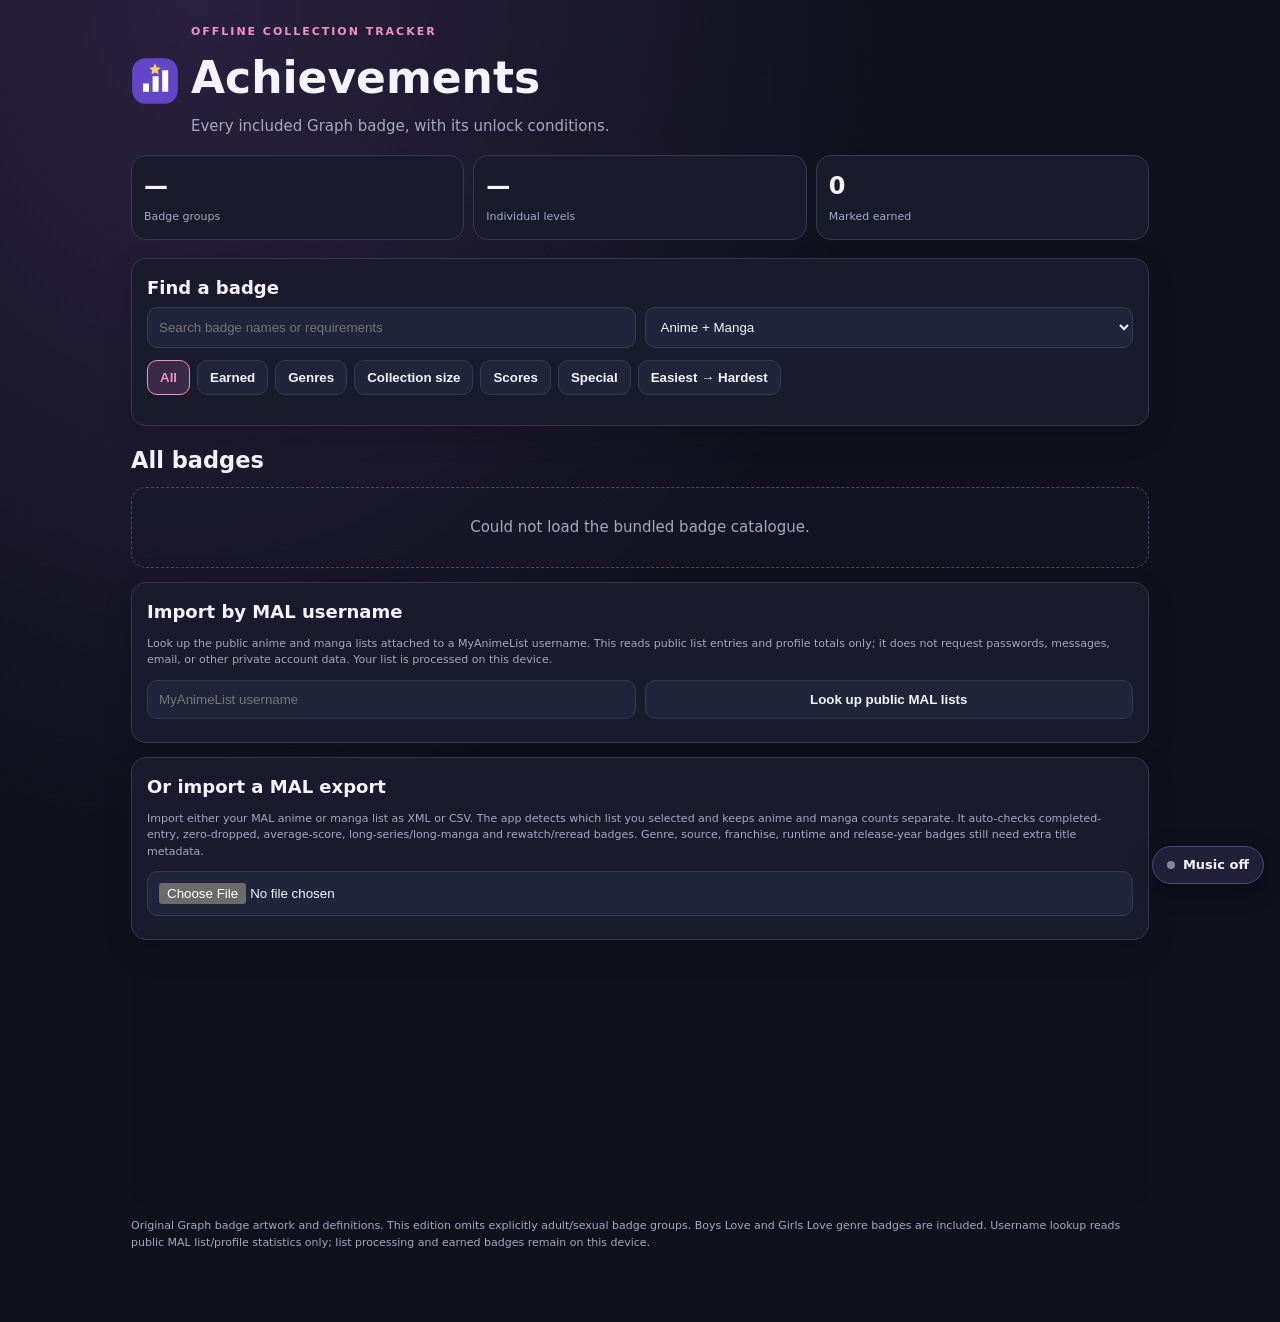
==== commit 1a8e5146: "Add Graph logo and opt-in ambient music to Android app" ====
--- a/android/app/src/main/assets/index.html
+++ b/android/app/src/main/assets/index.html
@@ -2,16 +2,16 @@
 <html lang="en"><head><meta charset="utf-8"><meta name="viewport" content="width=device-width,initial-scale=1,viewport-fit=cover"><meta name="theme-color" content="#10111d"><title>Graph Achievements</title>
 <style>
 :root{color-scheme:dark;--bg:#10111d;--panel:#191b2c;--panel2:#22253a;--line:#343750;--text:#f4f3ff;--muted:#a6a8c2;--pink:#f28fca;--cyan:#83d8e5}
-*{box-sizing:border-box}body{margin:0;background:radial-gradient(ellipse at 15% 0,#29213f 0,transparent 45%),var(--bg);color:var(--text);font:15px/1.5 system-ui,sans-serif}.wrap{max-width:1050px;margin:auto;padding:24px 16px 60px}.eyebrow{color:var(--pink);font-size:11px;letter-spacing:.18em;font-weight:800}.head{display:flex;align-items:center;justify-content:space-between}.head h1{font-size:clamp(30px,7vw,44px);margin:4px 0}.sub,.muted,.small{color:var(--muted)}.mark{font-size:38px;color:var(--cyan)}.stats{display:grid;grid-template-columns:repeat(3,1fr);gap:9px;margin:18px 0}.stat,.panel,.card{background:var(--panel);border:1px solid var(--line);border-radius:15px}.stat{padding:12px}.num{font-size:24px;font-weight:800;display:block}.stat span:last-child{font-size:11px;color:var(--muted)}.panel{padding:15px;margin:14px 0}.panel h2{margin:0 0 6px;font-size:18px}.controls{display:grid;grid-template-columns:1fr 1fr;gap:9px}.controls input,.controls select,input[type=file]{width:100%;background:var(--panel2);border:1px solid var(--line);border-radius:10px;color:var(--text);padding:11px;min-width:0}.filters{display:flex;gap:7px;overflow:auto;margin:12px 0}.filters button,button{background:var(--panel2);border:1px solid var(--line);border-radius:10px;padding:9px 12px;color:var(--text);font-weight:700}.filters button.active{border-color:var(--pink);color:var(--pink)}.grid{display:grid;grid-template-columns:repeat(auto-fit,minmax(260px,1fr));gap:11px}.card{padding:13px}.top{display:flex;align-items:center;gap:11px}.badge{width:62px;height:62px;object-fit:contain;background:#111322;border-radius:12px}.level{font-size:10px;letter-spacing:.1em;color:var(--cyan)}h3{font-size:16px;margin:3px 0}.desc{color:var(--muted);font-size:13px;margin:10px 0}.how{font-size:13px;margin:9px 0;padding:9px;background:#22243a;border-radius:9px}.threshold{display:inline-block;color:var(--cyan);font-size:12px;margin-top:6px}.toolbar{display:flex;align-items:center;justify-content:space-between;gap:8px;flex-wrap:wrap}.toolbar h2{margin:0}.result{color:var(--cyan);font-size:13px;margin-top:8px;white-space:pre-wrap}.empty{padding:28px;text-align:center;color:var(--muted)}.card{transition:transform .22s ease,border-color .22s ease,box-shadow .22s ease;animation:card-in .28s ease both}.card:hover{transform:translateY(-2px);border-color:#555a7b;box-shadow:0 12px 28px #0003}.badge-item{margin-top:13px;padding:11px;border:1px solid #30334b;border-radius:12px;background:linear-gradient(145deg,#202239,#191b2c);animation:item-in .28s cubic-bezier(.2,.8,.2,1) both;transition:opacity .24s ease,transform .24s ease,max-height .24s ease,margin .24s ease,padding .24s ease,border-width .24s ease;overflow:hidden;max-height:650px}.badge-item.leaving{opacity:0;transform:translateX(18px) scale(.97);max-height:0;margin-top:0;padding-top:0;padding-bottom:0;border-width:0}.badge-item .top{align-items:center}.badge-item .badge{flex:0 0 62px}.badge-item button{margin-top:8px;transition:background .18s ease,border-color .18s ease,transform .18s ease}.badge-item button:active,button:active{transform:scale(.97)}button{cursor:pointer;transition:background .18s ease,border-color .18s ease,color .18s ease,transform .18s ease}button:hover{border-color:#666b91;background:#2a2d47}button:disabled{opacity:.55;cursor:wait}.panel{box-shadow:0 10px 30px #0002;backdrop-filter:blur(10px)}.controls input:focus,.controls select:focus,input[type=file]:focus,textarea:focus{outline:2px solid #f28fca;outline-offset:2px}.filters{padding-bottom:3px;scrollbar-width:thin}.filters button{white-space:nowrap}.filters button.active{background:#392b47}.stat{transition:transform .2s ease,border-color .2s ease}.stat:hover{transform:translateY(-2px);border-color:#555a7b}.toolbar{margin:18px 0 10px}.empty{border:1px dashed #454965;border-radius:15px;background:#191b2c66;animation:item-in .25s ease}@keyframes item-in{from{opacity:0;transform:translateY(8px)}to{opacity:1;transform:translateY(0)}}@keyframes card-in{from{opacity:0;transform:translateY(10px)}to{opacity:1;transform:translateY(0)}}@media(prefers-reduced-motion:reduce){*,*::before,*::after{animation-duration:.01ms!important;transition-duration:.01ms!important;scroll-behavior:auto!important}}@media(max-width:520px){.badge-item{padding:10px}.badge-item .badge{width:54px;height:54px;flex-basis:54px}.card{padding:11px}.panel{padding:13px}}.small{font-size:11px}@media(max-width:520px){.stats{grid-template-columns:repeat(3,1fr)}.controls{grid-template-columns:1fr}.wrap{padding:18px 12px 50px}}
+.brand{display:flex;align-items:center;gap:12px}.app-logo{width:48px;height:48px;flex:none}#audioToggle{position:fixed;right:16px;bottom:16px;z-index:20;display:flex;align-items:center;gap:8px;padding:10px 14px;border:1px solid #514775;border-radius:999px;background:#222039;color:#f4f3ff;font:600 13px/1.2 system-ui,sans-serif;box-shadow:0 6px 22px #0006;cursor:pointer}#audioToggle .audio-dot{width:8px;height:8px;border-radius:50%;background:#85859a}#audioToggle[aria-pressed="true"] .audio-dot{background:#83d8e5;box-shadow:0 0 0 3px #83d8e533}#audioToggle:focus-visible{outline:3px solid var(--pink);outline-offset:3px}@media(max-width:520px){.app-logo{width:42px;height:42px}#audioToggle{right:12px;bottom:12px}}@media(prefers-reduced-motion:reduce){#audioToggle{transition:none}}*{box-sizing:border-box}body{margin:0;background:radial-gradient(ellipse at 15% 0,#29213f 0,transparent 45%),var(--bg);color:var(--text);font:15px/1.5 system-ui,sans-serif}.wrap{max-width:1050px;margin:auto;padding:24px 16px 60px}.eyebrow{color:var(--pink);font-size:11px;letter-spacing:.18em;font-weight:800}.head{display:flex;align-items:center;justify-content:space-between}.head h1{font-size:clamp(30px,7vw,44px);margin:4px 0}.sub,.muted,.small{color:var(--muted)}.mark{font-size:38px;color:var(--cyan)}.stats{display:grid;grid-template-columns:repeat(3,1fr);gap:9px;margin:18px 0}.stat,.panel,.card{background:var(--panel);border:1px solid var(--line);border-radius:15px}.stat{padding:12px}.num{font-size:24px;font-weight:800;display:block}.stat span:last-child{font-size:11px;color:var(--muted)}.panel{padding:15px;margin:14px 0}.panel h2{margin:0 0 6px;font-size:18px}.controls{display:grid;grid-template-columns:1fr 1fr;gap:9px}.controls input,.controls select,input[type=file]{width:100%;background:var(--panel2);border:1px solid var(--line);border-radius:10px;color:var(--text);padding:11px;min-width:0}.filters{display:flex;gap:7px;overflow:auto;margin:12px 0}.filters button,button{background:var(--panel2);border:1px solid var(--line);border-radius:10px;padding:9px 12px;color:var(--text);font-weight:700}.filters button.active{border-color:var(--pink);color:var(--pink)}.grid{display:grid;grid-template-columns:repeat(auto-fit,minmax(260px,1fr));gap:11px}.card{padding:13px}.top{display:flex;align-items:center;gap:11px}.badge{width:62px;height:62px;object-fit:contain;background:#111322;border-radius:12px}.level{font-size:10px;letter-spacing:.1em;color:var(--cyan)}h3{font-size:16px;margin:3px 0}.desc{color:var(--muted);font-size:13px;margin:10px 0}.how{font-size:13px;margin:9px 0;padding:9px;background:#22243a;border-radius:9px}.threshold{display:inline-block;color:var(--cyan);font-size:12px;margin-top:6px}.toolbar{display:flex;align-items:center;justify-content:space-between;gap:8px;flex-wrap:wrap}.toolbar h2{margin:0}.result{color:var(--cyan);font-size:13px;margin-top:8px;white-space:pre-wrap}.empty{padding:28px;text-align:center;color:var(--muted)}.card{transition:transform .22s ease,border-color .22s ease,box-shadow .22s ease;animation:card-in .28s ease both}.card:hover{transform:translateY(-2px);border-color:#555a7b;box-shadow:0 12px 28px #0003}.badge-item{margin-top:13px;padding:11px;border:1px solid #30334b;border-radius:12px;background:linear-gradient(145deg,#202239,#191b2c);animation:item-in .28s cubic-bezier(.2,.8,.2,1) both;transition:opacity .24s ease,transform .24s ease,max-height .24s ease,margin .24s ease,padding .24s ease,border-width .24s ease;overflow:hidden;max-height:650px}.badge-item.leaving{opacity:0;transform:translateX(18px) scale(.97);max-height:0;margin-top:0;padding-top:0;padding-bottom:0;border-width:0}.badge-item .top{align-items:center}.badge-item .badge{flex:0 0 62px}.badge-item button{margin-top:8px;transition:background .18s ease,border-color .18s ease,transform .18s ease}.badge-item button:active,button:active{transform:scale(.97)}button{cursor:pointer;transition:background .18s ease,border-color .18s ease,color .18s ease,transform .18s ease}button:hover{border-color:#666b91;background:#2a2d47}button:disabled{opacity:.55;cursor:wait}.panel{box-shadow:0 10px 30px #0002;backdrop-filter:blur(10px)}.controls input:focus,.controls select:focus,input[type=file]:focus,textarea:focus{outline:2px solid #f28fca;outline-offset:2px}.filters{padding-bottom:3px;scrollbar-width:thin}.filters button{white-space:nowrap}.filters button.active{background:#392b47}.stat{transition:transform .2s ease,border-color .2s ease}.stat:hover{transform:translateY(-2px);border-color:#555a7b}.toolbar{margin:18px 0 10px}.empty{border:1px dashed #454965;border-radius:15px;background:#191b2c66;animation:item-in .25s ease}@keyframes item-in{from{opacity:0;transform:translateY(8px)}to{opacity:1;transform:translateY(0)}}@keyframes card-in{from{opacity:0;transform:translateY(10px)}to{opacity:1;transform:translateY(0)}}@media(prefers-reduced-motion:reduce){*,*::before,*::after{animation-duration:.01ms!important;transition-duration:.01ms!important;scroll-behavior:auto!important}}@media(max-width:520px){.badge-item{padding:10px}.badge-item .badge{width:54px;height:54px;flex-basis:54px}.card{padding:11px}.panel{padding:13px}}.small{font-size:11px}@media(max-width:520px){.stats{grid-template-columns:repeat(3,1fr)}.controls{grid-template-columns:1fr}.wrap{padding:18px 12px 50px}}
 </style></head><body><main class="wrap">
-<header class="head"><div><div class="eyebrow">OFFLINE COLLECTION TRACKER</div><h1>Achievements</h1><div class="sub">Every included Graph badge, with its unlock conditions.</div></div><div class="mark">✦</div></header>
+<header class="head"><div class="brand"><svg class="app-logo" viewBox="0 0 40 40" role="img" aria-label="Graph logo"><rect x="1" y="1" width="38" height="38" rx="11" fill="#6246c7"/><path d="M10 29V22h5v7M18 29V16h5v13M26 29V11h5v18" fill="#fff"/><path d="M20 5.5l1.45 2.95 3.25.47-2.35 2.29.55 3.23L20 12.91l-2.9 1.53.55-3.23-2.35-2.29 3.25-.47z" fill="#f6cf68"/></svg><div><div class="eyebrow">OFFLINE COLLECTION TRACKER</div><h1>Achievements</h1><div class="sub">Every included Graph badge, with its unlock conditions.</div></div></div></header>
 <section class="stats"><div class="stat"><span class="num" id="groups">—</span><span>Badge groups</span></div><div class="stat"><span class="num" id="badges">—</span><span>Individual levels</span></div><div class="stat"><span class="num" id="earned">0</span><span>Marked earned</span></div></section>
 <section class="panel"><h2>Find a badge</h2><div class="controls"><input id="search" type="search" placeholder="Search badge names or requirements"><select id="media"><option value="all">Anime + Manga</option><option value="anime">Anime only</option><option value="manga">Manga only</option></select></div><div class="filters"><button class="active" data-kind="all">All</button><button data-kind="earned">Earned</button><button data-kind="genre-title">Genres</button><button data-kind="finished">Collection size</button><button data-kind="score">Scores</button><button data-kind="special">Special</button><button data-kind="difficulty">Easiest → Hardest</button></div></section>
 <section class="toolbar"><h2 id="heading">All badges</h2><span class="small" id="shown"></span></section><section class="grid" id="cards"><div class="empty">Loading the badge catalogue…</div></section>
 <section class="panel"><h2>Import by MAL username</h2><p class="small">Look up the public anime and manga lists attached to a MyAnimeList username. This reads public list entries and profile totals only; it does not request passwords, messages, email, or other private account data. Your list is processed on this device.</p><div class="controls"><input id="malUsername" type="text" autocomplete="off" autocapitalize="none" spellcheck="false" placeholder="MyAnimeList username"><button id="lookupMal" type="button">Look up public MAL lists</button></div><div class="result" id="lookupResult" role="status" aria-live="polite"></div></section><section class="panel"><h2>Or import a MAL export</h2><p class="small">Import either your MAL anime or manga list as XML or CSV. The app detects which list you selected and keeps anime and manga counts separate. It auto-checks completed-entry, zero-dropped, average-score, long-series/long-manga and rewatch/reread badges. Genre, source, franchise, runtime and release-year badges still need extra title metadata.</p><input id="malFile" type="file" accept=".xml,.csv,text/xml,text/csv"><div class="result" id="importResult" role="status"></div></section>
 <section class="panel"><h2>Checklist backup</h2><p class="small">Copy your earned-badge checklist to keep a backup, or paste a previous backup to restore it. This contains badge IDs only, not your MAL list.</p><textarea id="backupData" rows="4" aria-label="Checklist backup data" placeholder="Backup data appears here, or paste it here to restore" style="width:100%;background:var(--panel2);border:1px solid var(--line);border-radius:10px;color:var(--text);padding:11px;resize:vertical"></textarea><div class="filters"><button id="makeBackup" type="button">Create backup</button><button id="restoreBackup" type="button">Restore backup</button><button id="clearEarned" type="button">Clear checklist</button></div><div class="result" id="backupResult" role="status" aria-live="polite"></div></section>
 <p class="small">Original Graph badge artwork and definitions. This edition omits explicitly adult/sexual badge groups. Boys Love and Girls Love genre badges are included. Username lookup reads public MAL list/profile statistics only; list processing and earned badges remain on this device.</p>
-</main><script src="catalog.js"></script><script>
+</main><button id="audioToggle" type="button" aria-pressed="false" aria-label="Turn background music on"><span class="audio-dot" aria-hidden="true"></span><span class="audio-label">Music off</span></button><script src="catalog.js"></script><script>
 let catalog=window.GRAPH_CATALOG||null,kind="all";let earned=new Set();try{earned=new Set(JSON.parse(localStorage.getItem("graph-earned-badges")||"[]"))}catch(e){}
 const $=s=>document.querySelector(s);
 function classify(g){if(g.requirementType==="genre-title")return"genre-title";if(g.requirementType==="finished"||g.requirementType==="dropped-0")return"finished";if(g.requirementType==="score")return"score";return"special"}
@@ -24,7 +24,7 @@
  $("#heading").textContent=kind==="all"?"All badges":kind==="genre-title"?"Genre badges":kind==="finished"?"Collection milestones":kind==="score"?"Score milestones":kind==="difficulty"?"Easiest → hardest · checklist":"Special badges";
  let total=groups.reduce((n,g)=>n+g.achievements.length,0);
  $("#shown").textContent=groups.length+" groups · "+total+" levels"+(kind==="difficulty"?" remaining":"");
- $("#cards").innerHTML=groups.length?groups.map((g,gi)=>'<article class="card" style="animation-delay:'+Math.min(gi*25,200)+'ms"><div class="top"><div><div class="level">'+g.media.toUpperCase()+' · '+g.achievements.length+' LEVELS</div><h3>'+esc(g.name)+'</h3></div></div>'+g.achievements.map((a,ai)=>'<div class="badge-item" data-badge-item="'+esc(a.id)+'" style="animation-delay:'+Math.min(ai*18,180)+'ms"><div class="top">'+(a.image?'<img class="badge" loading="lazy" src="achievement/'+encodeURIComponent(a.image)+'" alt="">':'')+'<div><div class="level">'+esc(a.level)+'</div><h3>'+esc(a.title)+'</h3><span class="threshold">Target: '+esc(a.thresholdLabel||a.threshold)+'</span></div></div><div class="how"><b>How to unlock this level:</b> '+esc(a.howToEarn||g.howToEarn)+'</div><p class="desc">'+esc(a.description)+'</p><button data-badge="'+esc(a.id)+'">'+(earned.has(a.id)?"✓ Earned — tap to undo":"＋ Mark as earned")+'</button></div>').join("")+'</article>').join(""):'<div class="empty">'+(kind==="difficulty"?"You cleared every badge in this checklist. Undo an earned badge from the Earned tab to put it back here.":"No badges match that search.")+'</div>';
+ $("#cards").innerHTML=groups.length?groups.map((g,gi)=>{const visibleAchievements=kind==="earned"?g.achievements.filter(a=>earned.has(a.id)):g.achievements;return '<article class="card" style="animation-delay:'+Math.min(gi*25,200)+'ms"><div class="top"><div><div class="level">'+g.media.toUpperCase()+' · '+visibleAchievements.length+' LEVELS</div><h3>'+esc(g.name)+'</h3></div></div>'+visibleAchievements.map((a,ai)=>'<div class="badge-item" data-badge-item="'+esc(a.id)+'" style="animation-delay:'+Math.min(ai*18,180)+'ms"><div class="top">'+(a.image?'<img class="badge" loading="lazy" src="achievement/'+encodeURIComponent(a.image)+'" alt="">':'')+'<div><div class="level">'+esc(a.level)+'</div><h3>'+esc(a.title)+'</h3><span class="threshold">Target: '+esc(a.thresholdLabel||a.threshold)+'</span></div></div><div class="how"><b>How to unlock this level:</b> '+esc(a.howToEarn||g.howToEarn)+'</div><p class="desc">'+esc(a.description)+'</p><button data-badge="'+esc(a.id)+'">'+(earned.has(a.id)?"✓ Earned — tap to undo":"＋ Mark as earned")+'</button></div>').join("")+'</article>'}).join(""):'<div class="empty">'+(kind==="difficulty"?"You cleared every badge in this checklist. Undo an earned badge from the Earned tab to put it back here.":"No badges match that search.")+'</div>';
 }
 function esc(v){return String(v??"").replace(/[&<>"']/g,c=>({"&":"&amp;","<":"&lt;",">":"&gt;",'"':"&quot;","'":"&#39;"}[c]))}
 if(catalog){const n=catalog.groups.reduce((s,g)=>s+g.achievements.length,0);$("#groups").textContent=catalog.groups.length;$("#badges").textContent=n;$("#earned").textContent=earned.size;render()}else{$("#cards").innerHTML='<div class="empty">Could not load the bundled badge catalogue.</div>'}
@@ -151,4 +151,21 @@
  }catch(e){$("#importResult").textContent="Import error: "+e.message}
 });
 </script><!-- APK rebuild trigger: load.json MAL pagination, animated checklist and UI polish -->
+<script>
+(function(){
+ const button=document.getElementById("audioToggle");if(!button)return;
+ let ctx=null,master=null,timer=null,step=0;
+ const notes=[261.63,329.63,392,329.63,293.66,349.23,440,349.23];
+ function label(on){button.setAttribute("aria-pressed",on?"true":"false");button.querySelector(".audio-label").textContent=on?"Music on":"Music off";button.setAttribute("aria-label",on?"Turn background music off":"Turn background music on");}
+ function note(){if(!ctx||!master||ctx.state!=="running")return;const now=ctx.currentTime,o=ctx.createOscillator(),g=ctx.createGain();o.type="sine";o.frequency.value=notes[step++%notes.length];g.gain.setValueAtTime(.0001,now);g.gain.linearRampToValueAtTime(.035,now+.18);g.gain.exponentialRampToValueAtTime(.0001,now+1.05);o.connect(g);g.connect(master);o.start(now);o.stop(now+1.08);}
+ button.addEventListener("click",function(){
+  if(button.getAttribute("aria-pressed")!=="true"){
+   const AC=window.AudioContext||window.webkitAudioContext;if(!AC){button.querySelector(".audio-label").textContent="Audio unavailable";return;}
+   if(!ctx){ctx=new AC();master=ctx.createGain();master.gain.value=.22;master.connect(ctx.destination);}
+   ctx.resume().then(function(){if(ctx.state!=="running")return;label(true);note();if(timer)clearInterval(timer);timer=setInterval(note,850);}).catch(function(){label(false);});
+  }else{if(timer)clearInterval(timer);timer=null;if(ctx&&ctx.state==="running")ctx.suspend();label(false);}
+ });
+ label(false); // Off on every launch; user must tap to start.
+})();
+</script>
 </body></html>
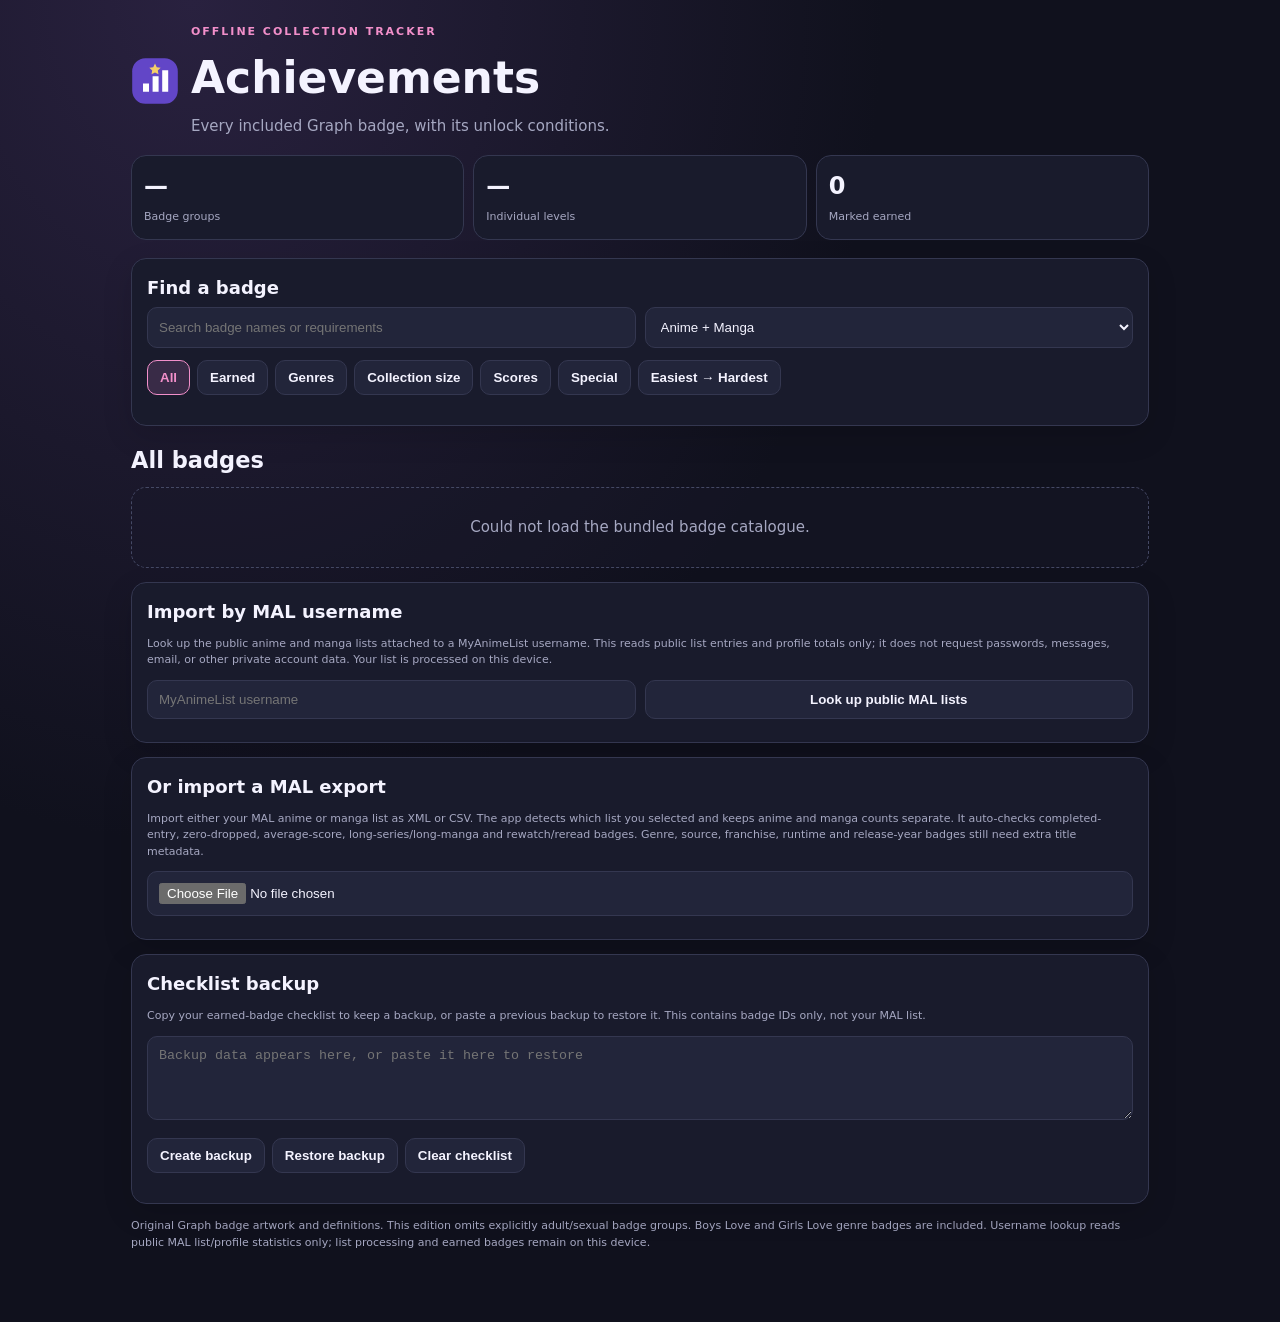
==== commit aab5393a: "Remove unwanted background music toggle" ====
--- a/android/app/src/main/assets/index.html
+++ b/android/app/src/main/assets/index.html
@@ -2,7 +2,7 @@
 <html lang="en"><head><meta charset="utf-8"><meta name="viewport" content="width=device-width,initial-scale=1,viewport-fit=cover"><meta name="theme-color" content="#10111d"><title>Graph Achievements</title>
 <style>
 :root{color-scheme:dark;--bg:#10111d;--panel:#191b2c;--panel2:#22253a;--line:#343750;--text:#f4f3ff;--muted:#a6a8c2;--pink:#f28fca;--cyan:#83d8e5}
-.brand{display:flex;align-items:center;gap:12px}.app-logo{width:48px;height:48px;flex:none}#audioToggle{position:fixed;right:16px;bottom:16px;z-index:20;display:flex;align-items:center;gap:8px;padding:10px 14px;border:1px solid #514775;border-radius:999px;background:#222039;color:#f4f3ff;font:600 13px/1.2 system-ui,sans-serif;box-shadow:0 6px 22px #0006;cursor:pointer}#audioToggle .audio-dot{width:8px;height:8px;border-radius:50%;background:#85859a}#audioToggle[aria-pressed="true"] .audio-dot{background:#83d8e5;box-shadow:0 0 0 3px #83d8e533}#audioToggle:focus-visible{outline:3px solid var(--pink);outline-offset:3px}@media(max-width:520px){.app-logo{width:42px;height:42px}#audioToggle{right:12px;bottom:12px}}@media(prefers-reduced-motion:reduce){#audioToggle{transition:none}}*{box-sizing:border-box}body{margin:0;background:radial-gradient(ellipse at 15% 0,#29213f 0,transparent 45%),var(--bg);color:var(--text);font:15px/1.5 system-ui,sans-serif}.wrap{max-width:1050px;margin:auto;padding:24px 16px 60px}.eyebrow{color:var(--pink);font-size:11px;letter-spacing:.18em;font-weight:800}.head{display:flex;align-items:center;justify-content:space-between}.head h1{font-size:clamp(30px,7vw,44px);margin:4px 0}.sub,.muted,.small{color:var(--muted)}.mark{font-size:38px;color:var(--cyan)}.stats{display:grid;grid-template-columns:repeat(3,1fr);gap:9px;margin:18px 0}.stat,.panel,.card{background:var(--panel);border:1px solid var(--line);border-radius:15px}.stat{padding:12px}.num{font-size:24px;font-weight:800;display:block}.stat span:last-child{font-size:11px;color:var(--muted)}.panel{padding:15px;margin:14px 0}.panel h2{margin:0 0 6px;font-size:18px}.controls{display:grid;grid-template-columns:1fr 1fr;gap:9px}.controls input,.controls select,input[type=file]{width:100%;background:var(--panel2);border:1px solid var(--line);border-radius:10px;color:var(--text);padding:11px;min-width:0}.filters{display:flex;gap:7px;overflow:auto;margin:12px 0}.filters button,button{background:var(--panel2);border:1px solid var(--line);border-radius:10px;padding:9px 12px;color:var(--text);font-weight:700}.filters button.active{border-color:var(--pink);color:var(--pink)}.grid{display:grid;grid-template-columns:repeat(auto-fit,minmax(260px,1fr));gap:11px}.card{padding:13px}.top{display:flex;align-items:center;gap:11px}.badge{width:62px;height:62px;object-fit:contain;background:#111322;border-radius:12px}.level{font-size:10px;letter-spacing:.1em;color:var(--cyan)}h3{font-size:16px;margin:3px 0}.desc{color:var(--muted);font-size:13px;margin:10px 0}.how{font-size:13px;margin:9px 0;padding:9px;background:#22243a;border-radius:9px}.threshold{display:inline-block;color:var(--cyan);font-size:12px;margin-top:6px}.toolbar{display:flex;align-items:center;justify-content:space-between;gap:8px;flex-wrap:wrap}.toolbar h2{margin:0}.result{color:var(--cyan);font-size:13px;margin-top:8px;white-space:pre-wrap}.empty{padding:28px;text-align:center;color:var(--muted)}.card{transition:transform .22s ease,border-color .22s ease,box-shadow .22s ease;animation:card-in .28s ease both}.card:hover{transform:translateY(-2px);border-color:#555a7b;box-shadow:0 12px 28px #0003}.badge-item{margin-top:13px;padding:11px;border:1px solid #30334b;border-radius:12px;background:linear-gradient(145deg,#202239,#191b2c);animation:item-in .28s cubic-bezier(.2,.8,.2,1) both;transition:opacity .24s ease,transform .24s ease,max-height .24s ease,margin .24s ease,padding .24s ease,border-width .24s ease;overflow:hidden;max-height:650px}.badge-item.leaving{opacity:0;transform:translateX(18px) scale(.97);max-height:0;margin-top:0;padding-top:0;padding-bottom:0;border-width:0}.badge-item .top{align-items:center}.badge-item .badge{flex:0 0 62px}.badge-item button{margin-top:8px;transition:background .18s ease,border-color .18s ease,transform .18s ease}.badge-item button:active,button:active{transform:scale(.97)}button{cursor:pointer;transition:background .18s ease,border-color .18s ease,color .18s ease,transform .18s ease}button:hover{border-color:#666b91;background:#2a2d47}button:disabled{opacity:.55;cursor:wait}.panel{box-shadow:0 10px 30px #0002;backdrop-filter:blur(10px)}.controls input:focus,.controls select:focus,input[type=file]:focus,textarea:focus{outline:2px solid #f28fca;outline-offset:2px}.filters{padding-bottom:3px;scrollbar-width:thin}.filters button{white-space:nowrap}.filters button.active{background:#392b47}.stat{transition:transform .2s ease,border-color .2s ease}.stat:hover{transform:translateY(-2px);border-color:#555a7b}.toolbar{margin:18px 0 10px}.empty{border:1px dashed #454965;border-radius:15px;background:#191b2c66;animation:item-in .25s ease}@keyframes item-in{from{opacity:0;transform:translateY(8px)}to{opacity:1;transform:translateY(0)}}@keyframes card-in{from{opacity:0;transform:translateY(10px)}to{opacity:1;transform:translateY(0)}}@media(prefers-reduced-motion:reduce){*,*::before,*::after{animation-duration:.01ms!important;transition-duration:.01ms!important;scroll-behavior:auto!important}}@media(max-width:520px){.badge-item{padding:10px}.badge-item .badge{width:54px;height:54px;flex-basis:54px}.card{padding:11px}.panel{padding:13px}}.small{font-size:11px}@media(max-width:520px){.stats{grid-template-columns:repeat(3,1fr)}.controls{grid-template-columns:1fr}.wrap{padding:18px 12px 50px}}
+.brand{display:flex;align-items:center;gap:12px}.app-logo{width:48px;height:48px;flex:none}@media(max-width:520px){.app-logo{width:42px;height:42px}}*{box-sizing:border-box}body{margin:0;background:radial-gradient(ellipse at 15% 0,#29213f 0,transparent 45%),var(--bg);color:var(--text);font:15px/1.5 system-ui,sans-serif}.wrap{max-width:1050px;margin:auto;padding:24px 16px 60px}.eyebrow{color:var(--pink);font-size:11px;letter-spacing:.18em;font-weight:800}.head{display:flex;align-items:center;justify-content:space-between}.head h1{font-size:clamp(30px,7vw,44px);margin:4px 0}.sub,.muted,.small{color:var(--muted)}.mark{font-size:38px;color:var(--cyan)}.stats{display:grid;grid-template-columns:repeat(3,1fr);gap:9px;margin:18px 0}.stat,.panel,.card{background:var(--panel);border:1px solid var(--line);border-radius:15px}.stat{padding:12px}.num{font-size:24px;font-weight:800;display:block}.stat span:last-child{font-size:11px;color:var(--muted)}.panel{padding:15px;margin:14px 0}.panel h2{margin:0 0 6px;font-size:18px}.controls{display:grid;grid-template-columns:1fr 1fr;gap:9px}.controls input,.controls select,input[type=file]{width:100%;background:var(--panel2);border:1px solid var(--line);border-radius:10px;color:var(--text);padding:11px;min-width:0}.filters{display:flex;gap:7px;overflow:auto;margin:12px 0}.filters button,button{background:var(--panel2);border:1px solid var(--line);border-radius:10px;padding:9px 12px;color:var(--text);font-weight:700}.filters button.active{border-color:var(--pink);color:var(--pink)}.grid{display:grid;grid-template-columns:repeat(auto-fit,minmax(260px,1fr));gap:11px}.card{padding:13px}.top{display:flex;align-items:center;gap:11px}.badge{width:62px;height:62px;object-fit:contain;background:#111322;border-radius:12px}.level{font-size:10px;letter-spacing:.1em;color:var(--cyan)}h3{font-size:16px;margin:3px 0}.desc{color:var(--muted);font-size:13px;margin:10px 0}.how{font-size:13px;margin:9px 0;padding:9px;background:#22243a;border-radius:9px}.threshold{display:inline-block;color:var(--cyan);font-size:12px;margin-top:6px}.toolbar{display:flex;align-items:center;justify-content:space-between;gap:8px;flex-wrap:wrap}.toolbar h2{margin:0}.result{color:var(--cyan);font-size:13px;margin-top:8px;white-space:pre-wrap}.empty{padding:28px;text-align:center;color:var(--muted)}.card{transition:transform .22s ease,border-color .22s ease,box-shadow .22s ease;animation:card-in .28s ease both}.card:hover{transform:translateY(-2px);border-color:#555a7b;box-shadow:0 12px 28px #0003}.badge-item{margin-top:13px;padding:11px;border:1px solid #30334b;border-radius:12px;background:linear-gradient(145deg,#202239,#191b2c);animation:item-in .28s cubic-bezier(.2,.8,.2,1) both;transition:opacity .24s ease,transform .24s ease,max-height .24s ease,margin .24s ease,padding .24s ease,border-width .24s ease;overflow:hidden;max-height:650px}.badge-item.leaving{opacity:0;transform:translateX(18px) scale(.97);max-height:0;margin-top:0;padding-top:0;padding-bottom:0;border-width:0}.badge-item .top{align-items:center}.badge-item .badge{flex:0 0 62px}.badge-item button{margin-top:8px;transition:background .18s ease,border-color .18s ease,transform .18s ease}.badge-item button:active,button:active{transform:scale(.97)}button{cursor:pointer;transition:background .18s ease,border-color .18s ease,color .18s ease,transform .18s ease}button:hover{border-color:#666b91;background:#2a2d47}button:disabled{opacity:.55;cursor:wait}.panel{box-shadow:0 10px 30px #0002;backdrop-filter:blur(10px)}.controls input:focus,.controls select:focus,input[type=file]:focus,textarea:focus{outline:2px solid #f28fca;outline-offset:2px}.filters{padding-bottom:3px;scrollbar-width:thin}.filters button{white-space:nowrap}.filters button.active{background:#392b47}.stat{transition:transform .2s ease,border-color .2s ease}.stat:hover{transform:translateY(-2px);border-color:#555a7b}.toolbar{margin:18px 0 10px}.empty{border:1px dashed #454965;border-radius:15px;background:#191b2c66;animation:item-in .25s ease}@keyframes item-in{from{opacity:0;transform:translateY(8px)}to{opacity:1;transform:translateY(0)}}@keyframes card-in{from{opacity:0;transform:translateY(10px)}to{opacity:1;transform:translateY(0)}}@media(prefers-reduced-motion:reduce){*,*::before,*::after{animation-duration:.01ms!important;transition-duration:.01ms!important;scroll-behavior:auto!important}}@media(max-width:520px){.badge-item{padding:10px}.badge-item .badge{width:54px;height:54px;flex-basis:54px}.card{padding:11px}.panel{padding:13px}}.small{font-size:11px}@media(max-width:520px){.stats{grid-template-columns:repeat(3,1fr)}.controls{grid-template-columns:1fr}.wrap{padding:18px 12px 50px}}
 </style></head><body><main class="wrap">
 <header class="head"><div class="brand"><svg class="app-logo" viewBox="0 0 40 40" role="img" aria-label="Graph logo"><rect x="1" y="1" width="38" height="38" rx="11" fill="#6246c7"/><path d="M10 29V22h5v7M18 29V16h5v13M26 29V11h5v18" fill="#fff"/><path d="M20 5.5l1.45 2.95 3.25.47-2.35 2.29.55 3.23L20 12.91l-2.9 1.53.55-3.23-2.35-2.29 3.25-.47z" fill="#f6cf68"/></svg><div><div class="eyebrow">OFFLINE COLLECTION TRACKER</div><h1>Achievements</h1><div class="sub">Every included Graph badge, with its unlock conditions.</div></div></div></header>
 <section class="stats"><div class="stat"><span class="num" id="groups">—</span><span>Badge groups</span></div><div class="stat"><span class="num" id="badges">—</span><span>Individual levels</span></div><div class="stat"><span class="num" id="earned">0</span><span>Marked earned</span></div></section>
@@ -11,7 +11,7 @@
 <section class="panel"><h2>Import by MAL username</h2><p class="small">Look up the public anime and manga lists attached to a MyAnimeList username. This reads public list entries and profile totals only; it does not request passwords, messages, email, or other private account data. Your list is processed on this device.</p><div class="controls"><input id="malUsername" type="text" autocomplete="off" autocapitalize="none" spellcheck="false" placeholder="MyAnimeList username"><button id="lookupMal" type="button">Look up public MAL lists</button></div><div class="result" id="lookupResult" role="status" aria-live="polite"></div></section><section class="panel"><h2>Or import a MAL export</h2><p class="small">Import either your MAL anime or manga list as XML or CSV. The app detects which list you selected and keeps anime and manga counts separate. It auto-checks completed-entry, zero-dropped, average-score, long-series/long-manga and rewatch/reread badges. Genre, source, franchise, runtime and release-year badges still need extra title metadata.</p><input id="malFile" type="file" accept=".xml,.csv,text/xml,text/csv"><div class="result" id="importResult" role="status"></div></section>
 <section class="panel"><h2>Checklist backup</h2><p class="small">Copy your earned-badge checklist to keep a backup, or paste a previous backup to restore it. This contains badge IDs only, not your MAL list.</p><textarea id="backupData" rows="4" aria-label="Checklist backup data" placeholder="Backup data appears here, or paste it here to restore" style="width:100%;background:var(--panel2);border:1px solid var(--line);border-radius:10px;color:var(--text);padding:11px;resize:vertical"></textarea><div class="filters"><button id="makeBackup" type="button">Create backup</button><button id="restoreBackup" type="button">Restore backup</button><button id="clearEarned" type="button">Clear checklist</button></div><div class="result" id="backupResult" role="status" aria-live="polite"></div></section>
 <p class="small">Original Graph badge artwork and definitions. This edition omits explicitly adult/sexual badge groups. Boys Love and Girls Love genre badges are included. Username lookup reads public MAL list/profile statistics only; list processing and earned badges remain on this device.</p>
-</main><button id="audioToggle" type="button" aria-pressed="false" aria-label="Turn background music on"><span class="audio-dot" aria-hidden="true"></span><span class="audio-label">Music off</span></button><script src="catalog.js"></script><script>
+</main><script src="catalog.js"></script><script>
 let catalog=window.GRAPH_CATALOG||null,kind="all";let earned=new Set();try{earned=new Set(JSON.parse(localStorage.getItem("graph-earned-badges")||"[]"))}catch(e){}
 const $=s=>document.querySelector(s);
 function classify(g){if(g.requirementType==="genre-title")return"genre-title";if(g.requirementType==="finished"||g.requirementType==="dropped-0")return"finished";if(g.requirementType==="score")return"score";return"special"}
@@ -151,21 +151,5 @@
  }catch(e){$("#importResult").textContent="Import error: "+e.message}
 });
 </script><!-- APK rebuild trigger: load.json MAL pagination, animated checklist and UI polish -->
-<script>
-(function(){
- const button=document.getElementById("audioToggle");if(!button)return;
- let ctx=null,master=null,timer=null,step=0;
- const notes=[261.63,329.63,392,329.63,293.66,349.23,440,349.23];
- function label(on){button.setAttribute("aria-pressed",on?"true":"false");button.querySelector(".audio-label").textContent=on?"Music on":"Music off";button.setAttribute("aria-label",on?"Turn background music off":"Turn background music on");}
- function note(){if(!ctx||!master||ctx.state!=="running")return;const now=ctx.currentTime,o=ctx.createOscillator(),g=ctx.createGain();o.type="sine";o.frequency.value=notes[step++%notes.length];g.gain.setValueAtTime(.0001,now);g.gain.linearRampToValueAtTime(.035,now+.18);g.gain.exponentialRampToValueAtTime(.0001,now+1.05);o.connect(g);g.connect(master);o.start(now);o.stop(now+1.08);}
- button.addEventListener("click",function(){
-  if(button.getAttribute("aria-pressed")!=="true"){
-   const AC=window.AudioContext||window.webkitAudioContext;if(!AC){button.querySelector(".audio-label").textContent="Audio unavailable";return;}
-   if(!ctx){ctx=new AC();master=ctx.createGain();master.gain.value=.22;master.connect(ctx.destination);}
-   ctx.resume().then(function(){if(ctx.state!=="running")return;label(true);note();if(timer)clearInterval(timer);timer=setInterval(note,850);}).catch(function(){label(false);});
-  }else{if(timer)clearInterval(timer);timer=null;if(ctx&&ctx.state==="running")ctx.suspend();label(false);}
- });
- label(false); // Off on every launch; user must tap to start.
-})();
-</script>
+
 </body></html>
